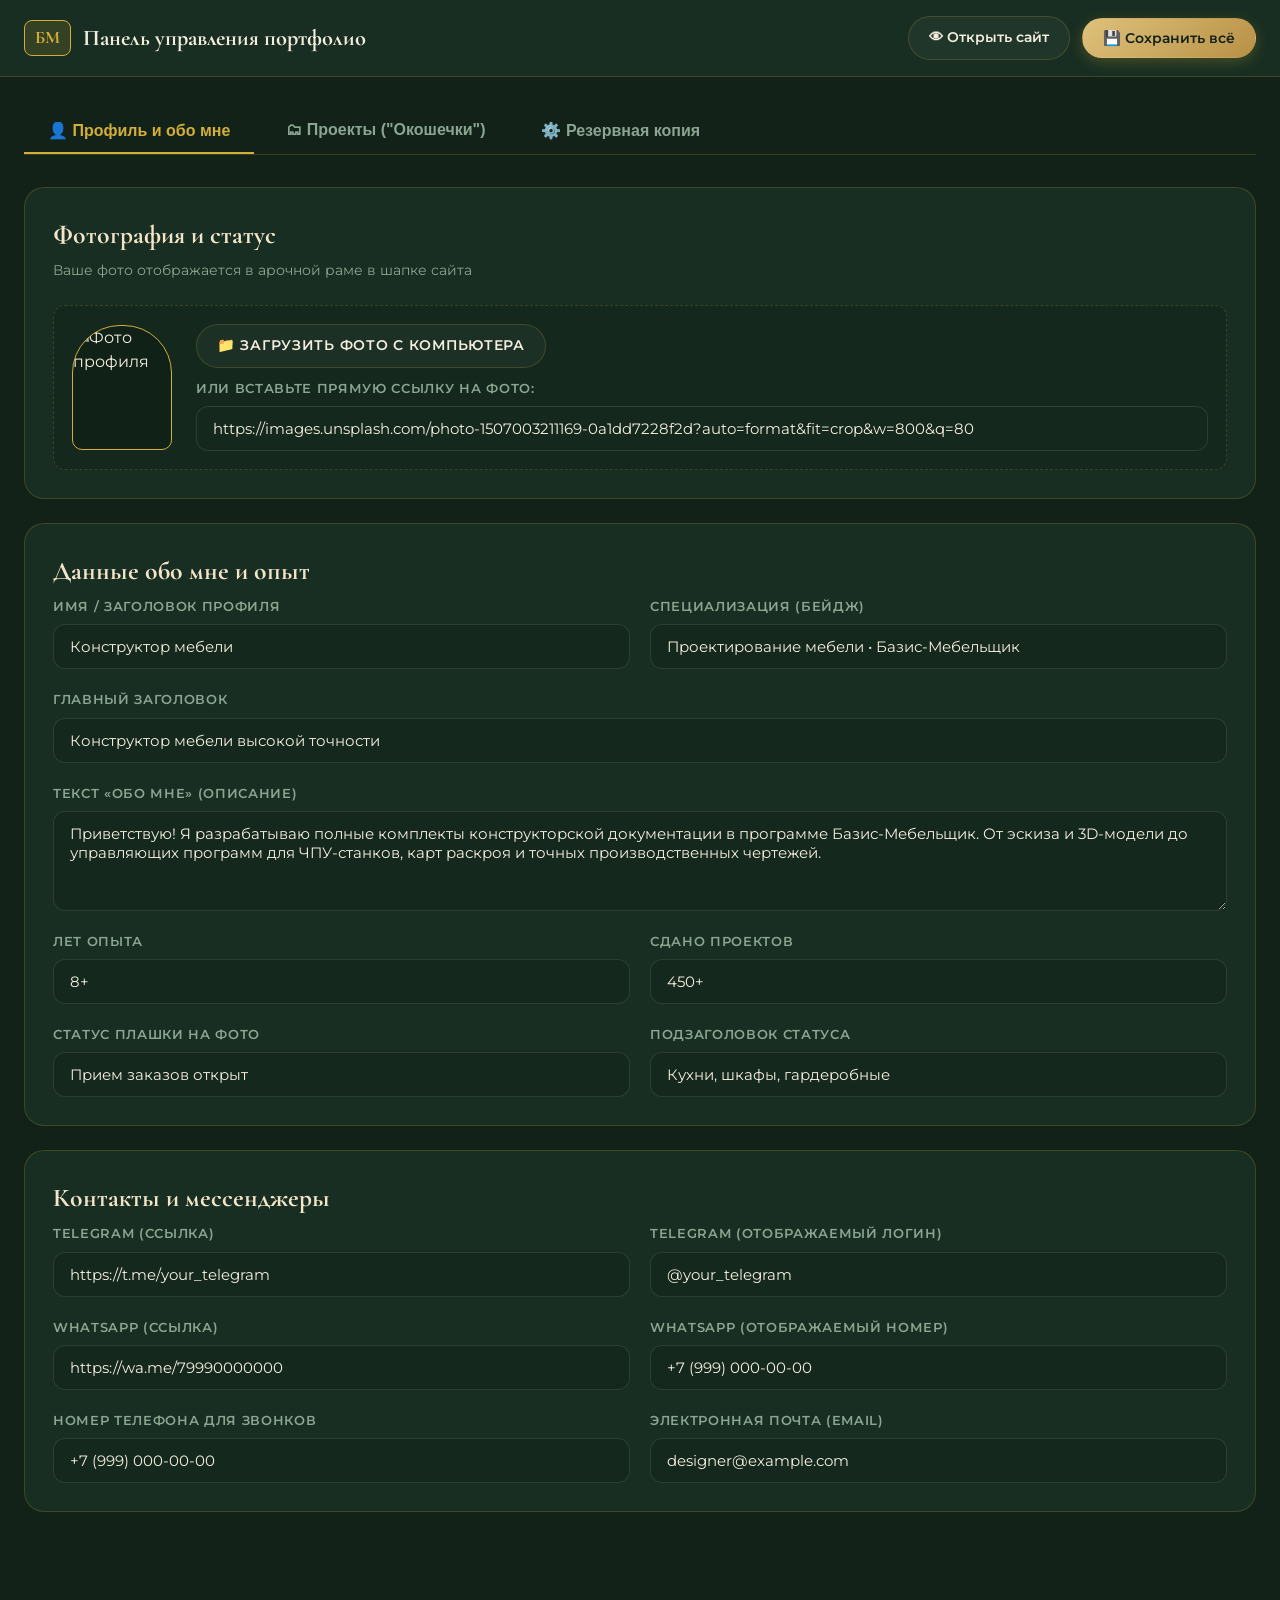
==== admin.html @ 415204b6 "Add files via upload" ====
<!DOCTYPE html>
<html lang="ru">
<head>
  <meta charset="UTF-8">
  <meta name="viewport" content="width=device-width, initial-scale=1.0">
  <title>Панель управления | Сайт-визитка Конструктора Мебели</title>
  
  <link rel="preconnect" href="https://fonts.googleapis.com">
  <link rel="preconnect" href="https://fonts.gstatic.com" crossorigin>
  <link href="https://fonts.googleapis.com/css2?family=Cormorant+Garamond:wght@500;600;700&family=Montserrat:wght@300;400;500;600;700&display=swap" rel="stylesheet">

  <style>
    :root {
      --bg-primary: #122219;
      --bg-surface: #182e22;
      --bg-card: #1e392b;
      --bg-input: #14281e;
      --accent-gold: #d4af37;
      --accent-gold-light: #f3e5c8;
      --text-main: #f5eedf;
      --text-muted: #8ba592;
      --border: rgba(212, 175, 55, 0.2);
      --border-focus: #d4af37;
      --danger: #e05d5d;
      --success: #4ec970;
      --font-serif: 'Cormorant Garamond', Georgia, serif;
      --font-sans: 'Montserrat', sans-serif;
      --radius: 12px;
      --arch-radius: 90px 90px 14px 14px;
    }

    * { box-sizing: border-box; margin: 0; padding: 0; }
    body {
      background-color: var(--bg-primary);
      color: var(--text-main);
      font-family: var(--font-sans);
      line-height: 1.5;
      padding-bottom: 80px;
    }

    /* ШАПКА АДМИНКИ */
    .admin-header {
      background: var(--bg-surface);
      border-bottom: 1px solid var(--border);
      position: sticky;
      top: 0;
      z-index: 100;
      padding: 16px 24px;
    }
    .header-content {
      max-width: 1280px;
      margin: 0 auto;
      display: flex;
      align-items: center;
      justify-content: space-between;
      gap: 16px;
    }
    .admin-brand {
      display: flex;
      align-items: center;
      gap: 12px;
    }
    .admin-badge {
      font-family: var(--font-serif);
      font-size: 1.1rem;
      font-weight: 700;
      background: rgba(212, 175, 55, 0.15);
      border: 1px solid var(--accent-gold);
      color: var(--accent-gold);
      padding: 4px 10px;
      border-radius: 8px;
    }
    .admin-title {
      font-family: var(--font-serif);
      font-size: 1.4rem;
      color: var(--text-main);
    }
    .header-actions {
      display: flex;
      align-items: center;
      gap: 12px;
    }

    /* КНОПКИ */
    .btn {
      display: inline-flex;
      align-items: center;
      justify-content: center;
      gap: 8px;
      padding: 10px 20px;
      border-radius: 30px;
      font-size: 0.9rem;
      font-weight: 600;
      cursor: pointer;
      border: 1px solid transparent;
      text-decoration: none;
      transition: all 0.25s ease;
      font-family: var(--font-sans);
    }
    .btn-gold {
      background: linear-gradient(135deg, #dfc17b 0%, #b89146 100%);
      color: #122118;
      box-shadow: 0 4px 14px rgba(212, 175, 55, 0.25);
    }
    .btn-gold:hover {
      background: linear-gradient(135deg, #ecd18e 0%, #c69f54 100%);
      transform: translateY(-1px);
    }
    .btn-outline {
      border-color: var(--border);
      color: var(--text-main);
      background: rgba(255, 255, 255, 0.04);
    }
    .btn-outline:hover {
      background: rgba(255, 255, 255, 0.09);
      border-color: var(--accent-gold);
    }
    .btn-danger {
      background: rgba(224, 93, 93, 0.15);
      border-color: rgba(224, 93, 93, 0.4);
      color: #ff9b9b;
    }
    .btn-danger:hover {
      background: var(--danger);
      color: #fff;
    }

    /* ОСНОВНОЙ КОНТЕЙНЕР */
    .container {
      max-width: 1280px;
      margin: 32px auto 0;
      padding: 0 24px;
    }

    /* ВКЛАДКИ */
    .admin-tabs {
      display: flex;
      gap: 8px;
      border-bottom: 1px solid var(--border);
      margin-bottom: 32px;
    }
    .tab-btn {
      padding: 12px 24px;
      background: transparent;
      border: none;
      border-bottom: 2px solid transparent;
      color: var(--text-muted);
      font-size: 1rem;
      font-weight: 600;
      cursor: pointer;
      transition: all 0.2s;
    }
    .tab-btn:hover {
      color: var(--text-main);
    }
    .tab-btn.active {
      color: var(--accent-gold);
      border-bottom-color: var(--accent-gold);
    }

    /* СЕКЦИИ И ФОРМЫ */
    .tab-content { display: none; }
    .tab-content.active { display: block; }

    .card {
      background: var(--bg-surface);
      border: 1px solid var(--border);
      border-radius: 20px;
      padding: 28px;
      margin-bottom: 24px;
    }
    .card-title {
      font-family: var(--font-serif);
      font-size: 1.6rem;
      color: var(--accent-gold-light);
      margin-bottom: 6px;
    }
    .card-subtitle {
      font-size: 0.88rem;
      color: var(--text-muted);
      margin-bottom: 24px;
    }

    .form-grid {
      display: grid;
      grid-template-columns: repeat(2, 1fr);
      gap: 20px;
    }
    .form-group {
      display: flex;
      flex-direction: column;
      gap: 8px;
    }
    .form-group.full-width {
      grid-column: 1 / -1;
    }
    label {
      font-size: 0.84rem;
      font-weight: 600;
      color: var(--text-muted);
      text-transform: uppercase;
      letter-spacing: 0.05em;
    }
    input[type="text"],
    input[type="url"],
    input[type="email"],
    textarea,
    select {
      width: 100%;
      padding: 12px 16px;
      border-radius: var(--radius);
      background: var(--bg-input);
      border: 1px solid rgba(255, 255, 255, 0.1);
      color: var(--text-main);
      font-family: var(--font-sans);
      font-size: 0.95rem;
      transition: border-color 0.2s;
    }
    input:focus, textarea:focus, select:focus {
      outline: none;
      border-color: var(--border-focus);
      box-shadow: 0 0 0 3px rgba(212, 175, 55, 0.15);
    }
    textarea {
      min-height: 100px;
      resize: vertical;
    }

    /* ЗАГРУЗКА ИЗОБРАЖЕНИЯ */
    .image-uploader-box {
      display: flex;
      align-items: center;
      gap: 24px;
      padding: 18px;
      background: var(--bg-input);
      border: 1px dashed var(--border);
      border-radius: var(--radius);
    }
    .preview-arch-mini {
      width: 100px;
      height: 125px;
      border-radius: 48px 48px 10px 10px;
      overflow: hidden;
      border: 1px solid var(--accent-gold);
      background: #102117;
      flex-shrink: 0;
    }
    .preview-arch-mini img {
      width: 100%;
      height: 100%;
      object-fit: cover;
    }
    .uploader-controls {
      display: flex;
      flex-direction: column;
      gap: 10px;
      flex: 1;
    }
    .file-input-wrapper {
      position: relative;
      display: inline-block;
    }
    .file-input-wrapper input[type="file"] {
      display: none;
    }

    /* СПИСОК ПРОЕКТОВ (КАРТОЧКИ-ОКОШЕЧКИ) */
    .projects-header {
      display: flex;
      align-items: center;
      justify-content: space-between;
      margin-bottom: 24px;
    }
    .projects-admin-grid {
      display: grid;
      grid-template-columns: repeat(auto-fill, minmax(320px, 1fr));
      gap: 24px;
    }
    .admin-project-card {
      background: var(--bg-surface);
      border: 1px solid var(--border);
      border-radius: 20px;
      padding: 20px;
      display: flex;
      flex-direction: column;
      gap: 16px;
      transition: transform 0.2s, border-color 0.2s;
    }
    .admin-project-card:hover {
      border-color: var(--accent-gold);
      transform: translateY(-2px);
    }
    .project-card-top {
      display: flex;
      gap: 16px;
    }
    .project-arch-thumb {
      width: 85px;
      height: 110px;
      border-radius: var(--arch-radius);
      overflow: hidden;
      border: 1px solid var(--accent-gold);
      background: #112319;
      flex-shrink: 0;
    }
    .project-arch-thumb img {
      width: 100%;
      height: 100%;
      object-fit: cover;
    }
    .project-info-mini {
      display: flex;
      flex-direction: column;
      justify-content: center;
      gap: 4px;
    }
    .project-tag-pill {
      font-size: 0.72rem;
      text-transform: uppercase;
      color: var(--accent-gold);
      font-weight: 600;
    }
    .project-name-mini {
      font-family: var(--font-serif);
      font-size: 1.25rem;
      line-height: 1.2;
    }
    .project-link-preview {
      font-size: 0.78rem;
      color: var(--text-muted);
      word-break: break-all;
    }
    .project-card-actions {
      display: flex;
      gap: 8px;
      border-top: 1px solid rgba(255, 255, 255, 0.06);
      padding-top: 12px;
      margin-top: auto;
    }
    .project-card-actions .btn {
      flex: 1;
      padding: 7px 12px;
      font-size: 0.82rem;
    }

    /* МОДАЛЬНОЕ ОКНО ДОБАВЛЕНИЯ / РЕДАКТИРОВАНИЯ ПРОЕКТА */
    .admin-modal {
      position: fixed;
      top: 0; left: 0; right: 0; bottom: 0;
      background: rgba(8, 16, 12, 0.85);
      backdrop-filter: blur(8px);
      z-index: 1000;
      display: flex;
      align-items: center;
      justify-content: center;
      padding: 20px;
      opacity: 0;
      pointer-events: none;
      transition: opacity 0.25s;
    }
    .admin-modal.active {
      opacity: 1;
      pointer-events: auto;
    }
    .admin-modal-body {
      background: var(--bg-surface);
      border: 1px solid var(--border-focus);
      border-radius: 24px;
      width: 100%;
      max-width: 720px;
      max-height: 90vh;
      overflow-y: auto;
      padding: 32px;
      position: relative;
      box-shadow: 0 25px 50px rgba(0, 0, 0, 0.8);
    }
    .modal-close-btn {
      position: absolute;
      top: 20px;
      right: 20px;
      background: transparent;
      border: none;
      color: var(--text-main);
      font-size: 1.6rem;
      cursor: pointer;
    }

    /* УВЕДОМЛЕНИЕ (TOAST) */
    .toast {
      position: fixed;
      bottom: 24px;
      right: 24px;
      padding: 14px 24px;
      background: var(--bg-card);
      border: 1px solid var(--accent-gold);
      color: var(--text-main);
      border-radius: 12px;
      box-shadow: 0 10px 25px rgba(0,0,0,0.5);
      z-index: 9999;
      transform: translateY(100px);
      opacity: 0;
      transition: all 0.3s ease;
      font-weight: 500;
      display: flex;
      align-items: center;
      gap: 10px;
    }
    .toast.show {
      transform: translateY(0);
      opacity: 1;
    }
    .toast.success { border-color: var(--success); }
    .toast.error { border-color: var(--danger); }

    @media (max-width: 768px) {
      .form-grid { grid-template-columns: 1fr; }
      .header-content { flex-direction: column; align-items: flex-start; }
      .header-actions { width: 100%; justify-content: space-between; }
    }
  </style>
</head>
<body>

  <!-- ШАПКА АДМИН-ПАНЕЛИ -->
  <header class="admin-header">
    <div class="header-content">
      <div class="admin-brand">
        <span class="admin-badge">БМ</span>
        <h1 class="admin-title">Панель управления портфолио</h1>
      </div>
      <div class="header-actions">
        <a href="index.html" target="_blank" class="btn btn-outline" title="Открыть портфолио в новой вкладке">
          <span>👁 Открыть сайт</span>
        </a>
        <button id="saveAllBtn" class="btn btn-gold">
          <span>💾 Сохранить всё</span>
        </button>
      </div>
    </div>
  </header>

  <!-- КОНТЕЙНЕР АДМИНКИ -->
  <main class="container">
    
    <!-- Навигация по вкладкам -->
    <div class="admin-tabs">
      <button class="tab-btn active" data-tab="tab-profile">👤 Профиль и обо мне</button>
      <button class="tab-btn" data-tab="tab-projects">🗂 Проекты ("Окошечки")</button>
      <button class="tab-btn" data-tab="tab-backup">⚙️ Резервная копия</button>
    </div>

    <!-- 1. ВКЛАДКА: ПРОФИЛЬ -->
    <div id="tab-profile" class="tab-content active">
      <div class="card">
        <h2 class="card-title">Фотография и статус</h2>
        <p class="card-subtitle">Ваше фото отображается в арочной раме в шапке сайта</p>

        <div class="image-uploader-box">
          <div class="preview-arch-mini">
            <img id="profilePhotoPreview" src="" alt="Фото профиля">
          </div>
          <div class="uploader-controls">
            <div class="file-input-wrapper">
              <label for="profilePhotoFile" class="btn btn-outline" style="cursor: pointer; display: inline-flex;">
                📁 Загрузить фото с компьютера
              </label>
              <input type="file" id="profilePhotoFile" accept="image/*">
            </div>
            <div class="form-group">
              <label>Или вставьте прямую ссылку на фото:</label>
              <input type="url" id="profilePhotoUrl" placeholder="https://...">
            </div>
          </div>
        </div>
      </div>

      <div class="card">
        <h2 class="card-title">Данные обо мне и опыт</h2>
        <div class="form-grid">
          
          <div class="form-group">
            <label>Имя / Заголовок профиля</label>
            <input type="text" id="profName" placeholder="Конструктор мебели">
          </div>

          <div class="form-group">
            <label>Специализация (бейдж)</label>
            <input type="text" id="profBadge" placeholder="Проектирование мебели • Базис-Мебельщик">
          </div>

          <div class="form-group full-width">
            <label>Главный заголовок</label>
            <input type="text" id="profTitle" placeholder="Конструктор мебели высокой точности">
          </div>

          <div class="form-group full-width">
            <label>Текст «Обо мне» (описание)</label>
            <textarea id="profSubtitle" placeholder="Расскажите о своем опыте..."></textarea>
          </div>

          <div class="form-group">
            <label>Лет опыта</label>
            <input type="text" id="profExperience" placeholder="8+">
          </div>

          <div class="form-group">
            <label>Сдано проектов</label>
            <input type="text" id="profProjectsCount" placeholder="450+">
          </div>

          <div class="form-group">
            <label>Статус плашки на фото</label>
            <input type="text" id="profStatus" placeholder="Прием заказов открыт">
          </div>

          <div class="form-group">
            <label>Подзаголовок статуса</label>
            <input type="text" id="profStatusSub" placeholder="Кухни, шкафы, гардеробные">
          </div>

        </div>
      </div>

      <div class="card">
        <h2 class="card-title">Контакты и мессенджеры</h2>
        <div class="form-grid">
          
          <div class="form-group">
            <label>Telegram (ссылка)</label>
            <input type="url" id="contactTelegram" placeholder="https://t.me/your_telegram">
          </div>

          <div class="form-group">
            <label>Telegram (отображаемый логин)</label>
            <input type="text" id="contactTelegramHandle" placeholder="@your_telegram">
          </div>

          <div class="form-group">
            <label>WhatsApp (ссылка)</label>
            <input type="url" id="contactWhatsapp" placeholder="https://wa.me/79990000000">
          </div>

          <div class="form-group">
            <label>WhatsApp (отображаемый номер)</label>
            <input type="text" id="contactWhatsappPhone" placeholder="+7 (999) 000-00-00">
          </div>

          <div class="form-group">
            <label>Номер телефона для звонков</label>
            <input type="text" id="contactPhone" placeholder="+7 (999) 000-00-00">
          </div>

          <div class="form-group">
            <label>Электронная почта (Email)</label>
            <input type="email" id="contactEmail" placeholder="designer@example.com">
          </div>

        </div>
      </div>
    </div>

    <!-- 2. ВКЛАДКА: ПРОЕКТЫ (ОКОШЕЧКИ) -->
    <div id="tab-projects" class="tab-content">
      <div class="projects-header">
        <div>
          <h2 class="card-title">Список арочных проектов</h2>
          <p class="card-subtitle">Каждый проект отображается в фирменном «окошечке» со ссылкой</p>
        </div>
        <button id="addNewProjectBtn" class="btn btn-gold">
          <span>➕ Добавить проект</span>
        </button>
      </div>

      <div class="projects-admin-grid" id="adminProjectsGrid">
        <!-- Генерируется через JS -->
      </div>
    </div>

    <!-- 3. ВКЛАДКА: РЕЗЕРВНАЯ КОПИЯ -->
    <div id="tab-backup" class="tab-content">
      <div class="card">
        <h2 class="card-title">Экспорт и Импорт данных</h2>
        <p class="card-subtitle">Вы можете скачать резервную копию всех проектов или загрузить готовую</p>

        <div style="display: flex; gap: 16px; flex-wrap: wrap;">
          <button id="exportJsonBtn" class="btn btn-outline">
            <span>📥 Скачать резервную копию (JSON)</span>
          </button>
          
          <label for="importJsonFile" class="btn btn-outline" style="cursor: pointer;">
            <span>📤 Загрузить из файла (JSON)</span>
          </label>
          <input type="file" id="importJsonFile" accept=".json" style="display: none;">
        </div>
      </div>
    </div>

  </main>

  <!-- МОДАЛЬНОЕ ОКНО ДОБАВЛЕНИЯ / РЕДАКТИРОВАНИЯ ПРОЕКТА -->
  <div class="admin-modal" id="projectEditModal">
    <div class="admin-modal-body">
      <button class="modal-close-btn" id="closeProjectModal">&times;</button>
      <h2 class="card-title" id="projectModalTitle">Редактирование проекта</h2>
      <p class="card-subtitle">Заполните фото, ссылку и параметры изделия</p>

      <form id="projectForm">
        <input type="hidden" id="editProjectId">

        <div class="form-grid">
          
          <!-- Загрузка изображения для арочного окошка -->
          <div class="form-group full-width">
            <label>Фотография изделия для «окошечка»</label>
            <div class="image-uploader-box">
              <div class="preview-arch-mini">
                <img id="projectPhotoPreview" src="" alt="Превью проекта">
              </div>
              <div class="uploader-controls">
                <div class="file-input-wrapper">
                  <label for="projectPhotoFile" class="btn btn-outline" style="cursor: pointer; display: inline-flex;">
                    📁 Загрузить фото проекта
                  </label>
                  <input type="file" id="projectPhotoFile" accept="image/*">
                </div>
                <div class="form-group">
                  <input type="url" id="projectPhotoUrl" placeholder="Или вставьте ссылку на фото: https://...">
                </div>
              </div>
            </div>
          </div>

          <div class="form-group full-width">
            <label>Название проекта</label>
            <input type="text" id="projectTitleInput" required placeholder="Например: Кухня с профилем Gola и островом">
          </div>

          <div class="form-group">
            <label>Категория (для фильтра)</label>
            <select id="projectCategoryInput">
              <option value="kitchen">Кухни</option>
              <option value="wardrobe">Шкафы & Гардеробные</option>
              <option value="living">Гостиные & Спальни</option>
              <option value="bathroom">Ванные & Другое</option>
            </select>
          </div>

          <div class="form-group">
            <label>Отображаемый тег категории</label>
            <input type="text" id="projectCategoryNameInput" placeholder="Кухонный гарнитур">
          </div>

          <div class="form-group">
            <label>Формат / Модуль</label>
            <input type="text" id="projectFormatInput" placeholder="Базис 2024 / Базис-ЧПУ">
          </div>

          <div class="form-group">
            <!-- САМОЕ ВАЖНОЕ: ССЫЛКА НА ПРОЕКТ -->
            <label style="color: var(--accent-gold);">🔗 Ссылка на проект (Куда ведет карточка)</label>
            <input type="url" id="projectLinkInput" required placeholder="https://disk.yandex.ru/... или https://...">
          </div>

          <div class="form-group full-width">
            <label>Краткое описание</label>
            <textarea id="projectDescInput" placeholder="Фасады, фурнитура, особенности раскроя и присадки..."></textarea>
          </div>

        </div>

        <div style="display: flex; justify-content: flex-end; gap: 12px; margin-top: 24px;">
          <button type="button" class="btn btn-outline" id="cancelProjectBtn">Отмена</button>
          <button type="submit" class="btn btn-gold">Сохранить проект</button>
        </div>
      </form>
    </div>
  </div>

  <!-- ВСПЛЫВАЮЩИЙ TOAST -->
  <div class="toast" id="toastMessage">Сохранено</div>

  <script>
    // Состояние приложения
    let state = {
      profile: {},
      modules: [],
      projects: []
    };

    // DOM Элементы
    const toast = document.getElementById('toastMessage');

    function showToast(text, type = 'success') {
      toast.textContent = text;
      toast.className = `toast show ${type}`;
      setTimeout(() => {
        toast.className = 'toast';
      }, 3000);
    }

    // 1. Загрузка данных с сервера или data.json
    async function loadData() {
      try {
        const res = await fetch('/api/data');
        if (!res.ok) throw new Error('API недоступен');
        state = await res.json();
      } catch (err) {
        try {
          const fallbackRes = await fetch('data.json');
          if (fallbackRes.ok) {
            state = await fallbackRes.json();
          } else {
            throw new Error('data.json недоступен');
          }
        } catch (e2) {
          showToast('Загружены локальные данные браузера', 'info');
        }
      }
      renderProfile();
      renderProjects();
    }

    // 2. Отображение профиля
    function renderProfile() {
      const p = state.profile || {};
      document.getElementById('profName').value = p.name || '';
      document.getElementById('profBadge').value = p.badge || '';
      document.getElementById('profTitle').value = p.title || '';
      document.getElementById('profSubtitle').value = p.subtitle || '';
      document.getElementById('profExperience').value = p.experience || '';
      document.getElementById('profProjectsCount').value = p.projectsCount || '';
      document.getElementById('profStatus').value = p.status || '';
      document.getElementById('profStatusSub').value = p.statusSub || '';

      document.getElementById('profilePhotoPreview').src = p.photo || '';
      document.getElementById('profilePhotoUrl').value = p.photo || '';

      document.getElementById('contactTelegram').value = p.telegram || '';
      document.getElementById('contactTelegramHandle').value = p.telegramHandle || '';
      document.getElementById('contactWhatsapp').value = p.whatsapp || '';
      document.getElementById('contactWhatsappPhone').value = p.whatsappPhone || '';
      document.getElementById('contactPhone').value = p.phone || '';
      document.getElementById('contactEmail').value = p.email || '';
    }

    // 3. Отображение списка проектов
    function renderProjects() {
      const grid = document.getElementById('adminProjectsGrid');
      grid.innerHTML = '';

      if (!state.projects || state.projects.length === 0) {
        grid.innerHTML = '<p style="color: var(--text-muted); grid-column: 1/-1;">Проектов пока нет. Нажмите «Добавить проект» выше.</p>';
        return;
      }

      state.projects.forEach((proj, idx) => {
        const card = document.createElement('div');
        card.className = 'admin-project-card';
        card.innerHTML = `
          <div class="project-card-top">
            <div class="project-arch-thumb">
              <img src="${proj.image || ''}" alt="${proj.title}">
            </div>
            <div class="project-info-mini">
              <span class="project-tag-pill">${proj.categoryName || proj.category}</span>
              <h4 class="project-name-mini">${proj.title}</h4>
              <span class="project-link-preview">🔗 ${proj.link ? proj.link.substring(0, 35) + '...' : 'Без ссылки'}</span>
            </div>
          </div>
          <div class="project-card-actions">
            <button class="btn btn-outline" onclick="editProject('${proj.id}')">✏️ Изменить</button>
            <a href="${proj.link}" target="_blank" class="btn btn-outline" style="flex: 0 0 auto;" title="Проверить ссылку">↗</a>
            <button class="btn btn-danger" onclick="deleteProject('${proj.id}')" style="flex: 0 0 auto;">🗑️</button>
          </div>
        `;
        grid.appendChild(card);
      });
    }

    // 4. Загрузка файлов изображений на сервер
    async function uploadImageFile(file) {
      return new Promise((resolve, reject) => {
        const reader = new FileReader();
        reader.onload = async (e) => {
          try {
            const base64Data = e.target.result;
            const res = await fetch('/api/upload', {
              method: 'POST',
              headers: { 'Content-Type': 'application/json' },
              body: JSON.stringify({
                filename: file.name,
                data: base64Data
              })
            });
            const result = await res.json();
            if (result.success) {
              resolve(result.url);
            } else {
              reject(new Error(result.error));
            }
          } catch (err) {
            reject(err);
          }
        };
        reader.onerror = reject;
        reader.readAsDataURL(file);
      });
    }

    // Обработчик загрузки фото профиля
    document.getElementById('profilePhotoFile').addEventListener('change', async (e) => {
      const file = e.target.files[0];
      if (!file) return;
      try {
        showToast('Загрузка фотографии...');
        const url = await uploadImageFile(file);
        document.getElementById('profilePhotoPreview').src = url;
        document.getElementById('profilePhotoUrl').value = url;
        state.profile.photo = url;
        showToast('Фото профиля успешно загружено!');
      } catch (err) {
        showToast('Ошибка загрузки: ' + err.message, 'error');
      }
    });

    document.getElementById('profilePhotoUrl').addEventListener('input', (e) => {
      document.getElementById('profilePhotoPreview').src = e.target.value;
      state.profile.photo = e.target.value;
    });

    // Обработчик загрузки фото проекта
    document.getElementById('projectPhotoFile').addEventListener('change', async (e) => {
      const file = e.target.files[0];
      if (!file) return;
      try {
        showToast('Загрузка фото изделия...');
        const url = await uploadImageFile(file);
        document.getElementById('projectPhotoPreview').src = url;
        document.getElementById('projectPhotoUrl').value = url;
        showToast('Фото изделия успешно загружено!');
      } catch (err) {
        showToast('Ошибка загрузки: ' + err.message, 'error');
      }
    });

    document.getElementById('projectPhotoUrl').addEventListener('input', (e) => {
      document.getElementById('projectPhotoPreview').src = e.target.value;
    });

    // 5. Сохранение всех данных в data.json
    async function saveAllData() {
      // Собираем профиль из формы
      state.profile = {
        name: document.getElementById('profName').value,
        badge: document.getElementById('profBadge').value,
        title: document.getElementById('profTitle').value,
        subtitle: document.getElementById('profSubtitle').value,
        experience: document.getElementById('profExperience').value,
        projectsCount: document.getElementById('profProjectsCount').value,
        accuracy: "100%",
        status: document.getElementById('profStatus').value,
        statusSub: document.getElementById('profStatusSub').value,
        photo: document.getElementById('profilePhotoUrl').value,
        telegram: document.getElementById('contactTelegram').value,
        telegramHandle: document.getElementById('contactTelegramHandle').value,
        whatsapp: document.getElementById('contactWhatsapp').value,
        whatsappPhone: document.getElementById('contactWhatsappPhone').value,
        phone: document.getElementById('contactPhone').value,
        email: document.getElementById('contactEmail').value
      };

      try {
        const res = await fetch('/api/data', {
          method: 'POST',
          headers: { 'Content-Type': 'application/json' },
          body: JSON.stringify(state)
        });
        const result = await res.json();
        if (result.success) {
          showToast('Все изменения успешно сохранены на сервере!');
        } else {
          throw new Error(result.error);
        }
      } catch (err) {
        // Если сервера нет (GitHub Pages), сохраняем в LocalStorage и напоминаем про экспорт
        localStorage.setItem('mebel_portfolio_data', JSON.stringify(state));
        showToast('Сохранено в браузере! Для GitHub скачайте JSON во вкладке «Резервная копия»', 'success');
      }
    }

    document.getElementById('saveAllBtn').addEventListener('click', saveAllData);

    // 6. Модальное окно проекта (Добавление / Редактирование)
    const projectModal = document.getElementById('projectEditModal');
    const projectForm = document.getElementById('projectForm');

    function openProjectModal(isNew = true, proj = null) {
      document.getElementById('projectModalTitle').textContent = isNew ? 'Новое арочное окошко проекта' : 'Редактировать проект';
      document.getElementById('editProjectId').value = isNew ? '' : proj.id;
      document.getElementById('projectTitleInput').value = isNew ? '' : proj.title;
      document.getElementById('projectCategoryInput').value = isNew ? 'kitchen' : proj.category;
      document.getElementById('projectCategoryNameInput').value = isNew ? 'Кухонный гарнитур' : (proj.categoryName || '');
      document.getElementById('projectFormatInput').value = isNew ? 'Базис 2024' : (proj.format || '');
      document.getElementById('projectLinkInput').value = isNew ? '' : proj.link;
      document.getElementById('projectDescInput').value = isNew ? '' : (proj.description || '');
      document.getElementById('projectPhotoUrl').value = isNew ? '' : (proj.image || '');
      document.getElementById('projectPhotoPreview').src = isNew ? '' : (proj.image || '');

      projectModal.classList.add('active');
    }

    function closeProjectModal() {
      projectModal.classList.remove('active');
    }

    document.getElementById('addNewProjectBtn').addEventListener('click', () => openProjectModal(true));
    document.getElementById('closeProjectModal').addEventListener('click', closeProjectModal);
    document.getElementById('cancelProjectBtn').addEventListener('click', closeProjectModal);

    window.editProject = function(id) {
      const proj = state.projects.find(p => String(p.id) === String(id));
      if (proj) openProjectModal(false, proj);
    };

    window.deleteProject = async function(id) {
      if (!confirm('Вы уверены, что хотите удалить этот проект?')) return;
      state.projects = state.projects.filter(p => String(p.id) !== String(id));
      renderProjects();
      await saveAllData();
      showToast('Проект удален');
    };

    projectForm.addEventListener('submit', async (e) => {
      e.preventDefault();
      const id = document.getElementById('editProjectId').value;
      const isNew = !id;

      const projectData = {
        id: isNew ? String(Date.now()) : id,
        title: document.getElementById('projectTitleInput').value,
        category: document.getElementById('projectCategoryInput').value,
        categoryName: document.getElementById('projectCategoryNameInput').value,
        format: document.getElementById('projectFormatInput').value,
        link: document.getElementById('projectLinkInput').value,
        description: document.getElementById('projectDescInput').value,
        image: document.getElementById('projectPhotoUrl').value || 'https://images.unsplash.com/photo-1556911220-e15b29be8c8f?auto=format&fit=crop&w=800&q=80',
        specs: [
          { label: "Модуль Базис", val: document.getElementById('projectFormatInput').value || "Базис-Мебельщик" },
          { label: "Ссылка", val: "Документация и чертежи" }
        ]
      };

      if (isNew) {
        state.projects.unshift(projectData);
      } else {
        const index = state.projects.findIndex(p => String(p.id) === String(id));
        if (index !== -1) state.projects[index] = { ...state.projects[index], ...projectData };
      }

      closeProjectModal();
      renderProjects();
      await saveAllData();
      showToast(isNew ? 'Проект успешно добавлен!' : 'Проект обновлен!');
    });

    // 7. Переключение вкладок
    document.querySelectorAll('.tab-btn').forEach(btn => {
      btn.addEventListener('click', () => {
        document.querySelectorAll('.tab-btn').forEach(b => b.classList.remove('active'));
        document.querySelectorAll('.tab-content').forEach(c => c.classList.remove('active'));

        btn.classList.add('active');
        const tabId = btn.getAttribute('data-tab');
        document.getElementById(tabId).classList.add('active');
      });
    });

    // 8. Экспорт / Импорт JSON
    document.getElementById('exportJsonBtn').addEventListener('click', () => {
      const dataStr = "data:text/json;charset=utf-8," + encodeURIComponent(JSON.stringify(state, null, 2));
      const downloadAnchor = document.createElement('a');
      downloadAnchor.setAttribute("href", dataStr);
      downloadAnchor.setAttribute("download", `mebel_portfolio_backup_${Date.now()}.json`);
      document.body.appendChild(downloadAnchor);
      downloadAnchor.click();
      downloadAnchor.remove();
    });

    document.getElementById('importJsonFile').addEventListener('change', (e) => {
      const file = e.target.files[0];
      if (!file) return;
      const reader = new FileReader();
      reader.onload = async (event) => {
        try {
          const imported = JSON.parse(event.target.result);
          if (imported.profile && imported.projects) {
            state = imported;
            renderProfile();
            renderProjects();
            await saveAllData();
            showToast('Резервная копия успешно восстановлена!');
          } else {
            showToast('Некорректная структура файла JSON', 'error');
          }
        } catch (err) {
          showToast('Ошибка чтения файла: ' + err.message, 'error');
        }
      };
      reader.readAsText(file);
    });

    // Инициализация при открытии
    loadData();
  </script>
</body>
</html>
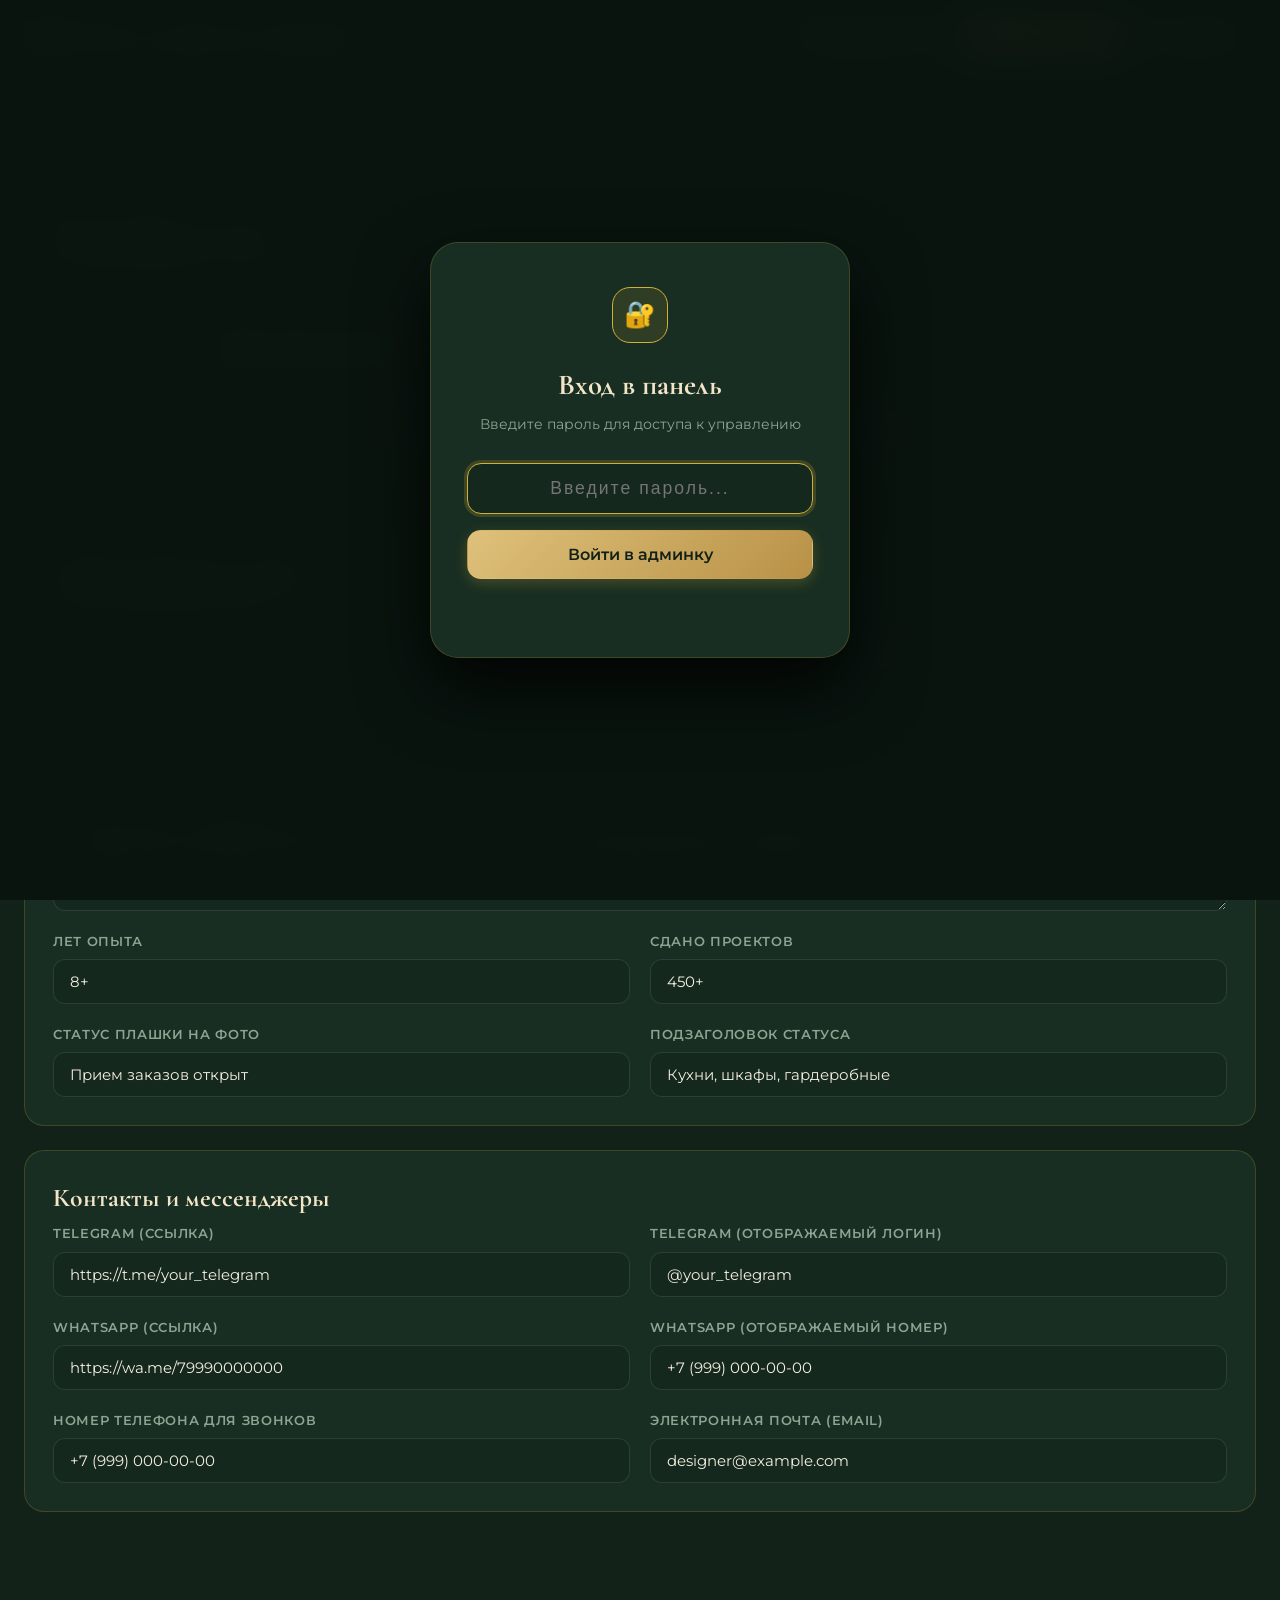
==== commit 09c4f195: "Add files via upload" ====
--- a/admin.html
+++ b/admin.html
@@ -412,6 +412,102 @@
     .toast.success { border-color: var(--success); }
     .toast.error { border-color: var(--danger); }
 
+    /* ЭКРАН АВТОРИЗАЦИИ / ВВОДА ПАРОЛЯ */
+    .login-overlay {
+      position: fixed;
+      top: 0; left: 0; right: 0; bottom: 0;
+      background: rgba(10, 20, 15, 0.97);
+      backdrop-filter: blur(20px);
+      z-index: 10000;
+      display: flex;
+      align-items: center;
+      justify-content: center;
+      padding: 20px;
+      transition: opacity 0.3s ease, visibility 0.3s ease;
+    }
+    .login-overlay.hidden {
+      opacity: 0;
+      visibility: hidden;
+      pointer-events: none;
+    }
+    .login-box {
+      background: var(--bg-surface);
+      border: 1px solid var(--border);
+      box-shadow: 0 30px 70px rgba(0, 0, 0, 0.8);
+      border-radius: 28px;
+      padding: 44px 36px;
+      width: 100%;
+      max-width: 420px;
+      text-align: center;
+      animation: popIn 0.35s cubic-bezier(0.175, 0.885, 0.32, 1.275);
+    }
+    @keyframes popIn {
+      from { transform: scale(0.92); opacity: 0; }
+      to { transform: scale(1); opacity: 1; }
+    }
+    .login-badge {
+      display: inline-flex;
+      align-items: center;
+      justify-content: center;
+      width: 56px;
+      height: 56px;
+      border-radius: 18px;
+      background: rgba(212, 175, 55, 0.12);
+      border: 1px solid var(--accent-gold);
+      color: var(--accent-gold);
+      font-size: 1.6rem;
+      margin-bottom: 20px;
+    }
+    .login-title {
+      font-family: var(--font-serif);
+      font-size: 1.8rem;
+      color: var(--accent-gold-light);
+      margin-bottom: 8px;
+    }
+    .login-sub {
+      font-size: 0.9rem;
+      color: var(--text-muted);
+      margin-bottom: 28px;
+    }
+    .login-input {
+      width: 100%;
+      padding: 14px 18px;
+      font-size: 1.1rem;
+      background: var(--bg-input);
+      border: 1px solid rgba(255, 255, 255, 0.15);
+      border-radius: 14px;
+      color: var(--text-main);
+      text-align: center;
+      letter-spacing: 2px;
+      outline: none;
+      transition: all 0.25s ease;
+      margin-bottom: 16px;
+    }
+    .login-input:focus {
+      border-color: var(--accent-gold);
+      box-shadow: 0 0 0 3px rgba(212, 175, 55, 0.2);
+    }
+    .login-btn {
+      width: 100%;
+      padding: 14px;
+      font-size: 1rem;
+      border-radius: 14px;
+    }
+    .login-error {
+      color: var(--danger);
+      font-size: 0.85rem;
+      margin-top: 14px;
+      min-height: 20px;
+    }
+    .shake {
+      animation: shake 0.4s ease-in-out;
+    }
+    @keyframes shake {
+      0%, 100% { transform: translateX(0); }
+      20%, 60% { transform: translateX(-8px); }
+      40%, 80% { transform: translateX(8px); }
+    }
+
     @media (max-width: 768px) {
       .form-grid { grid-template-columns: 1fr; }
       .header-content { flex-direction: column; align-items: flex-start; }
@@ -420,6 +516,29 @@
   </style>
 </head>
 <body>
+
+  <!-- ЭКРАН ВХОДА С ПАРОЛЕМ -->
+  <div class="login-overlay" id="loginOverlay">
+    <div class="login-box" id="loginBox">
+      <div class="login-badge">🔐</div>
+      <h2 class="login-title">Вход в панель</h2>
+      <p class="login-sub">Введите пароль для доступа к управлению</p>
+      
+      <form id="loginForm">
+        <input 
+          type="password" 
+          id="loginPasswordInput" 
+          class="login-input" 
+          placeholder="Введите пароль..." 
+          required 
+          autocomplete="current-password"
+          autofocus
+        >
+        <button type="submit" class="btn btn-gold login-btn">Войти в админку</button>
+      </form>
+      <div class="login-error" id="loginError"></div>
+    </div>
+  </div>
 
   <!-- ШАПКА АДМИН-ПАНЕЛИ -->
   <header class="admin-header">
@@ -435,6 +554,9 @@
         <button id="saveAllBtn" class="btn btn-gold">
           <span>💾 Сохранить всё</span>
         </button>
+        <button id="logoutBtn" class="btn btn-outline" title="Заблокировать админку и выйти">
+          <span>🔒 Выйти</span>
+        </button>
       </div>
     </div>
   </header>
@@ -447,6 +569,7 @@
       <button class="tab-btn active" data-tab="tab-profile">👤 Профиль и обо мне</button>
       <button class="tab-btn" data-tab="tab-projects">🗂 Проекты ("Окошечки")</button>
       <button class="tab-btn" data-tab="tab-backup">⚙️ Резервная копия</button>
+      <button class="tab-btn" data-tab="tab-security">🔐 Безопасность и пароль</button>
     </div>
 
     <!-- 1. ВКЛАДКА: ПРОФИЛЬ -->
@@ -591,6 +714,41 @@
             <span>📤 Загрузить из файла (JSON)</span>
           </label>
           <input type="file" id="importJsonFile" accept=".json" style="display: none;">
+        </div>
+    <!-- 4. ВКЛАДКА: БЕЗОПАСНОСТЬ И ПАРОЛЬ -->
+    <div id="tab-security" class="tab-content">
+      <div class="card">
+        <h2 class="card-title">Смена пароля администратора</h2>
+        <p class="card-subtitle">Этот пароль запрашивается при каждом входе в панель управления</p>
+
+        <form id="changePasswordForm" style="max-width: 480px;">
+          <div class="form-group" style="margin-bottom: 16px;">
+            <label>Текущий пароль</label>
+            <input type="password" id="currentPwdInput" required placeholder="Введите текущий пароль">
+          </div>
+          <div class="form-group" style="margin-bottom: 24px;">
+            <label>Новый пароль</label>
+            <input type="password" id="newPwdInput" required minlength="4" placeholder="Придумайте новый пароль (от 4 символов)">
+          </div>
+          <button type="submit" class="btn btn-gold">Сохранить новый пароль</button>
+        </form>
+      </div>
+
+      <div class="card">
+        <h2 class="card-title">Как работает безопасность сайта?</h2>
+        <div style="font-size: 0.92rem; color: var(--text-secondary); line-height: 1.7; display: flex; flex-direction: column; gap: 12px;">
+          <p>
+            🛡 <strong>Могут ли посетители изменить данные на сайте в интернете?</strong><br>
+            <strong>НЕТ!</strong> GitHub Pages — это защищенный статический хостинг. Посторонний человек в интернете физически <u>не имеет права на запись</u> в ваш репозиторий GitHub без вашего логина и пароля от GitHub.
+          </p>
+          <p>
+            🔐 <strong>Для чего нужен этот пароль?</strong><br>
+            Пароль блокирует интерфейс управления: без пароля никто посторонний не сможет открыть форму, редактировать проекты или изменять контакты.
+          </p>
+          <p>
+            💡 <strong>Кто может применить изменения в интернете?</strong><br>
+            Только вы, авторизовавшись в своем аккаунте GitHub и сохранив файл <code>data.json</code>.
+          </p>
         </div>
       </div>
     </div>
@@ -1009,7 +1167,81 @@
       reader.readAsText(file);
     });
 
-    // Инициализация при открытии
+    // 9. Авторизация и защита паролем
+    const loginOverlay = document.getElementById('loginOverlay');
+    const loginBox = document.getElementById('loginBox');
+    const loginForm = document.getElementById('loginForm');
+    const loginInput = document.getElementById('loginPasswordInput');
+    const loginError = document.getElementById('loginError');
+    const logoutBtn = document.getElementById('logoutBtn');
+    const changePasswordForm = document.getElementById('changePasswordForm');
+
+    const DEFAULT_PASS = 'basis2026';
+
+    function getMasterPassword() {
+      return localStorage.getItem('admin_master_pwd') || DEFAULT_PASS;
+    }
+
+    function checkAuth() {
+      const isAuth = sessionStorage.getItem('admin_auth_session') === 'true';
+      if (isAuth) {
+        loginOverlay.classList.add('hidden');
+      } else {
+        loginOverlay.classList.remove('hidden');
+        loginInput.value = '';
+        setTimeout(() => loginInput.focus(), 100);
+      }
+    }
+
+    loginForm.addEventListener('submit', (e) => {
+      e.preventDefault();
+      const entered = loginInput.value.trim();
+      const current = getMasterPassword();
+
+      if (entered === current) {
+        sessionStorage.setItem('admin_auth_session', 'true');
+        loginOverlay.classList.add('hidden');
+        loginError.textContent = '';
+        showToast('Добро пожаловать в админ-панель!');
+      } else {
+        loginBox.classList.add('shake');
+        loginError.textContent = 'Неверный пароль доступа';
+        setTimeout(() => loginBox.classList.remove('shake'), 450);
+      }
+    });
+
+    logoutBtn.addEventListener('click', () => {
+      sessionStorage.removeItem('admin_auth_session');
+      checkAuth();
+      showToast('Панель заблокирована');
+    });
+
+    changePasswordForm.addEventListener('submit', (e) => {
+      e.preventDefault();
+      const curVal = document.getElementById('currentPwdInput').value.trim();
+      const newVal = document.getElementById('newPwdInput').value.trim();
+      const current = getMasterPassword();
+
+      if (curVal !== current) {
+        showToast('Текущий пароль указан неверно!', 'error');
+        return;
+      }
+
+      if (newVal.length < 4) {
+        showToast('Пароль должен быть от 4 символов!', 'error');
+        return;
+      }
+
+      localStorage.setItem('admin_master_pwd', newVal);
+      document.getElementById('currentPwdInput').value = '';
+      document.getElementById('newPwdInput').value = '';
+      showToast('Пароль успешно обновлен!');
+    });
+
+    // Проверяем авторизацию при открытии страницы
+    checkAuth();
+
+    // Инициализация данных
     loadData();
   </script>
 </body>
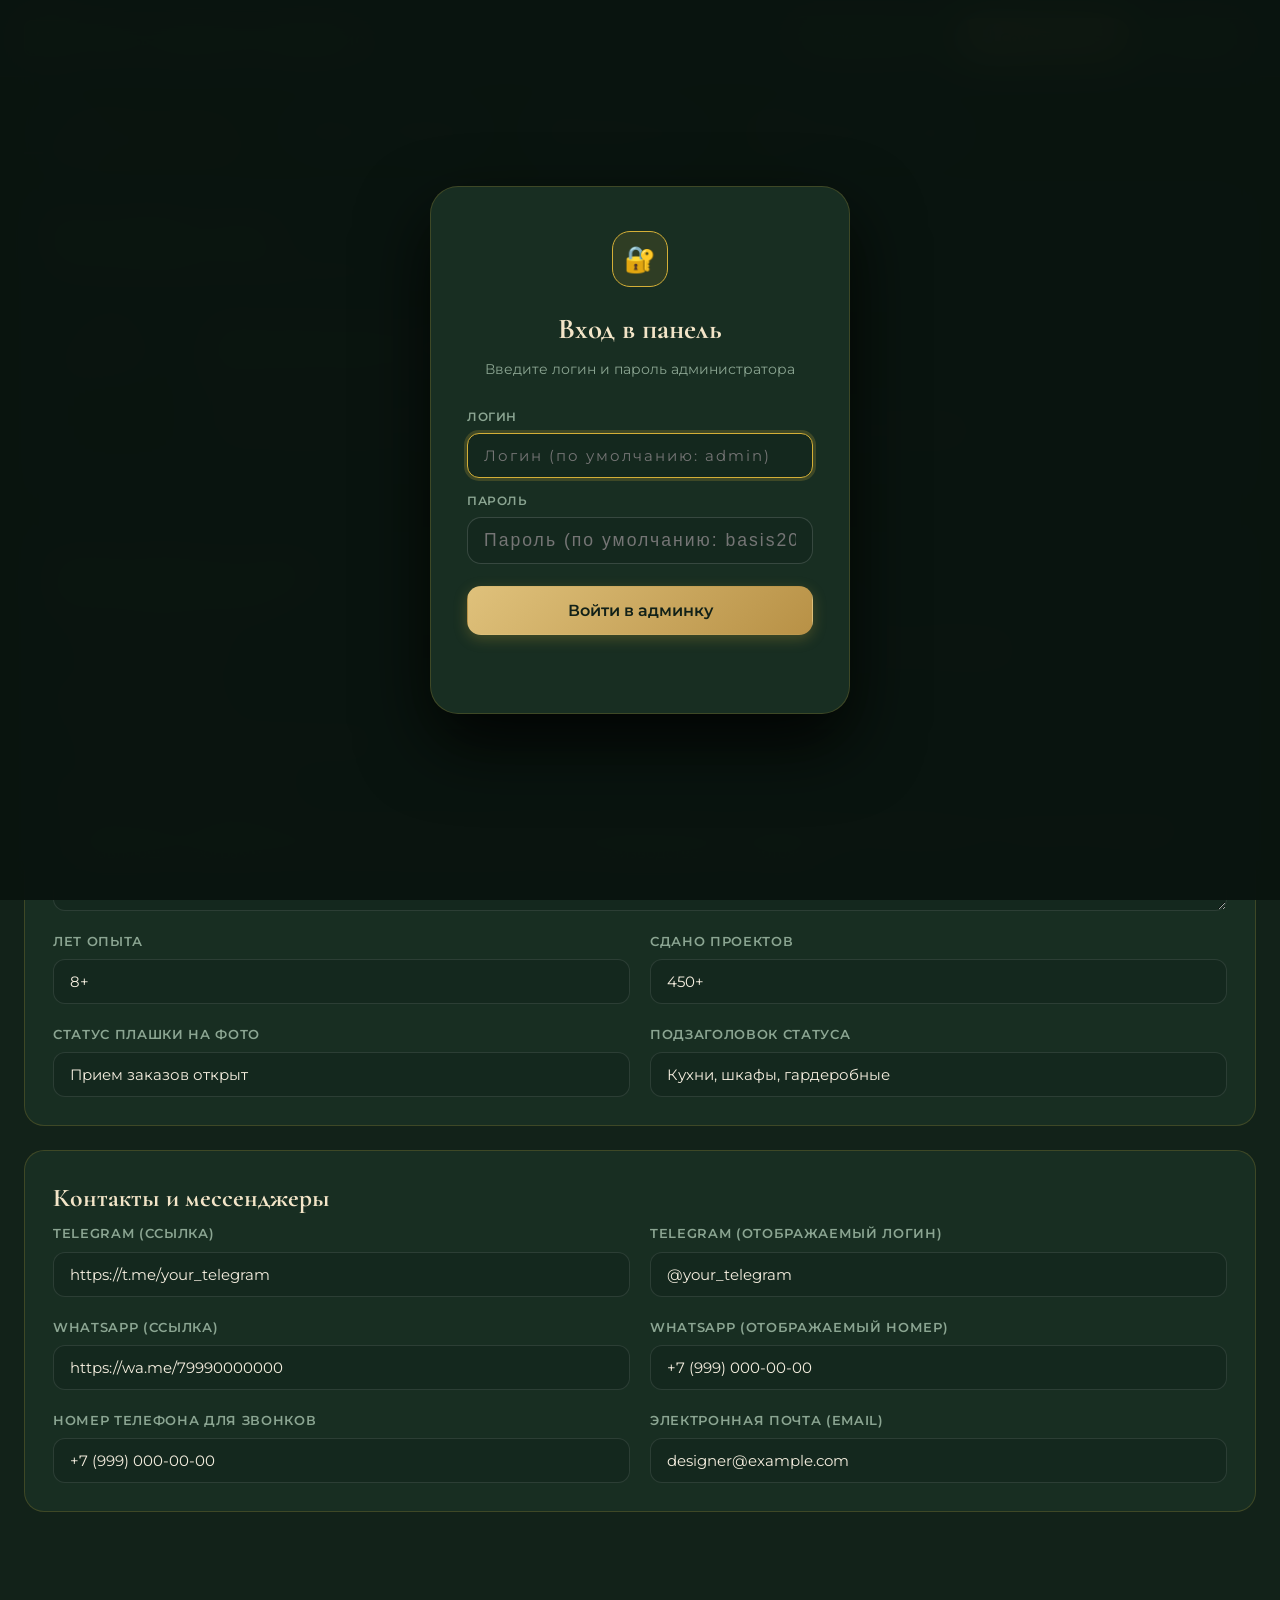
==== commit 57b0d7a2: "Add files via upload" ====
--- a/admin.html
+++ b/admin.html
@@ -517,23 +517,41 @@
 </head>
 <body>
 
-  <!-- ЭКРАН ВХОДА С ПАРОЛЕМ -->
+  <!-- ЭКРАН ВХОДА С ЛОГИНОМ И ПАРОЛЕМ -->
   <div class="login-overlay" id="loginOverlay">
     <div class="login-box" id="loginBox">
       <div class="login-badge">🔐</div>
       <h2 class="login-title">Вход в панель</h2>
-      <p class="login-sub">Введите пароль для доступа к управлению</p>
+      <p class="login-sub">Введите логин и пароль администратора</p>
       
       <form id="loginForm">
-        <input 
-          type="password" 
-          id="loginPasswordInput" 
-          class="login-input" 
-          placeholder="Введите пароль..." 
-          required 
-          autocomplete="current-password"
-          autofocus
-        >
+        <div style="margin-bottom: 14px; text-align: left;">
+          <label style="font-size: 0.78rem; text-transform: uppercase; color: var(--text-muted); font-weight: 600; margin-bottom: 6px; display: block;">Логин</label>
+          <input 
+            type="text" 
+            id="loginUsernameInput" 
+            class="login-input" 
+            style="margin-bottom: 0; text-align: left; padding: 12px 16px;" 
+            placeholder="Логин (по умолчанию: admin)" 
+            required 
+            autocomplete="username"
+            autofocus
+          >
+        </div>
+
+        <div style="margin-bottom: 22px; text-align: left;">
+          <label style="font-size: 0.78rem; text-transform: uppercase; color: var(--text-muted); font-weight: 600; margin-bottom: 6px; display: block;">Пароль</label>
+          <input 
+            type="password" 
+            id="loginPasswordInput" 
+            class="login-input" 
+            style="margin-bottom: 0; text-align: left; padding: 12px 16px;" 
+            placeholder="Пароль (по умолчанию: basis2026)" 
+            required 
+            autocomplete="current-password"
+          >
+        </div>
+
         <button type="submit" class="btn btn-gold login-btn">Войти в админку</button>
       </form>
       <div class="login-error" id="loginError"></div>
@@ -718,19 +736,23 @@
     <!-- 4. ВКЛАДКА: БЕЗОПАСНОСТЬ И ПАРОЛЬ -->
     <div id="tab-security" class="tab-content">
       <div class="card">
-        <h2 class="card-title">Смена пароля администратора</h2>
-        <p class="card-subtitle">Этот пароль запрашивается при каждом входе в панель управления</p>
+        <h2 class="card-title">Смена логина и пароля администратора</h2>
+        <p class="card-subtitle">Эти данные запрашиваются при каждом входе в панель управления</p>
 
         <form id="changePasswordForm" style="max-width: 480px;">
           <div class="form-group" style="margin-bottom: 16px;">
             <label>Текущий пароль</label>
-            <input type="password" id="currentPwdInput" required placeholder="Введите текущий пароль">
+            <input type="password" id="currentPwdInput" required placeholder="Введите текущий пароль (по умолчанию: basis2026)">
+          </div>
+          <div class="form-group" style="margin-bottom: 16px;">
+            <label>Новый логин</label>
+            <input type="text" id="newLoginInput" placeholder="Новый логин (по умолчанию: admin)">
           </div>
           <div class="form-group" style="margin-bottom: 24px;">
             <label>Новый пароль</label>
-            <input type="password" id="newPwdInput" required minlength="4" placeholder="Придумайте новый пароль (от 4 символов)">
-          </div>
-          <button type="submit" class="btn btn-gold">Сохранить новый пароль</button>
+            <input type="password" id="newPwdInput" minlength="4" placeholder="Новый пароль (от 4 символов)">
+          </div>
+          <button type="submit" class="btn btn-gold">Сохранить новые логин и пароль</button>
         </form>
       </div>
 
@@ -742,12 +764,12 @@
             <strong>НЕТ!</strong> GitHub Pages — это защищенный статический хостинг. Посторонний человек в интернете физически <u>не имеет права на запись</u> в ваш репозиторий GitHub без вашего логина и пароля от GitHub.
           </p>
           <p>
-            🔐 <strong>Для чего нужен этот пароль?</strong><br>
-            Пароль блокирует интерфейс управления: без пароля никто посторонний не сможет открыть форму, редактировать проекты или изменять контакты.
+            🔐 <strong>Для чего нужен этот логин и пароль?</strong><br>
+            Они блокируют интерфейс управления: без правильной пары «логин + пароль» посторонние не смогут открыть формы добавления проектов, редактировать описание или менять контакты.
           </p>
           <p>
             💡 <strong>Кто может применить изменения в интернете?</strong><br>
-            Только вы, авторизовавшись в своем аккаунте GitHub и сохранив файл <code>data.json</code>.
+            Только вы, авторизовавшись в своем аккаунте GitHub и сохранив обновленный файл <code>data.json</code>.
           </p>
         </div>
       </div>
@@ -935,34 +957,64 @@
       });
     }
 
-    // 4. Загрузка файлов изображений на сервер
-    async function uploadImageFile(file) {
-      return new Promise((resolve, reject) => {
+    // Функция сжатия изображения в браузере (чтобы фото легко загружалось и работало на GitHub Pages)
+    async function compressImage(file, maxWidth = 1280, quality = 0.85) {
+      return new Promise((resolve) => {
         const reader = new FileReader();
-        reader.onload = async (e) => {
-          try {
-            const base64Data = e.target.result;
-            const res = await fetch('/api/upload', {
-              method: 'POST',
-              headers: { 'Content-Type': 'application/json' },
-              body: JSON.stringify({
-                filename: file.name,
-                data: base64Data
-              })
-            });
-            const result = await res.json();
-            if (result.success) {
-              resolve(result.url);
-            } else {
-              reject(new Error(result.error));
+        reader.onload = (e) => {
+          const img = new Image();
+          img.onload = () => {
+            const canvas = document.createElement('canvas');
+            let width = img.width;
+            let height = img.height;
+            if (width > maxWidth) {
+              height = Math.round((height * maxWidth) / width);
+              width = maxWidth;
             }
-          } catch (err) {
-            reject(err);
-          }
+            canvas.width = width;
+            canvas.height = height;
+            const ctx = canvas.getContext('2d');
+            ctx.drawImage(img, 0, 0, width, height);
+            const compressedDataUrl = canvas.toDataURL('image/jpeg', quality);
+            resolve(compressedDataUrl);
+          };
+          img.onerror = () => resolve(e.target.result);
+          img.src = e.target.result;
         };
-        reader.onerror = reject;
+        reader.onerror = () => resolve('');
         reader.readAsDataURL(file);
       });
+    }
+
+    // 4. Загрузка фото: работает как с локальным сервером, так и прямо в браузере на GitHub Pages!
+    async function uploadImageFile(file) {
+      // 1. Оптимизируем изображение прямо в браузере
+      const base64Data = await compressImage(file);
+      if (!base64Data) throw new Error('Не удалось прочитать выбранный файл');
+
+      // 2. Пробуем отправить на сервер (если запущен локальный Python-сервер)
+      try {
+        const res = await fetch('/api/upload', {
+          method: 'POST',
+          headers: { 'Content-Type': 'application/json' },
+          body: JSON.stringify({
+            filename: file.name,
+            data: base64Data
+          })
+        });
+        if (res.ok) {
+          const result = await res.json();
+          if (result.success && result.url) {
+            return result.url;
+          }
+        }
+      } catch (err) {
+        // Локальный сервер недоступен (сайт открыт на GitHub Pages)
+      }
+
+      // 3. Если сервера нет (GitHub Pages), отдаем Data URL напрямую!
+      // Фото мгновенно вставляется в проект и корректно сохраняется в data.json без ошибок!
+      return base64Data;
     }
 
     // Обработчик загрузки фото профиля
@@ -1167,16 +1219,22 @@
       reader.readAsText(file);
     });
 
-    // 9. Авторизация и защита паролем
+    // 9. Авторизация и защита логином и паролем
     const loginOverlay = document.getElementById('loginOverlay');
     const loginBox = document.getElementById('loginBox');
     const loginForm = document.getElementById('loginForm');
-    const loginInput = document.getElementById('loginPasswordInput');
+    const loginUsernameInput = document.getElementById('loginUsernameInput');
+    const loginPasswordInput = document.getElementById('loginPasswordInput');
     const loginError = document.getElementById('loginError');
     const logoutBtn = document.getElementById('logoutBtn');
     const changePasswordForm = document.getElementById('changePasswordForm');
 
+    const DEFAULT_LOGIN = 'admin';
     const DEFAULT_PASS = 'basis2026';
+
+    function getMasterLogin() {
+      return localStorage.getItem('admin_master_login') || DEFAULT_LOGIN;
+    }
 
     function getMasterPassword() {
       return localStorage.getItem('admin_master_pwd') || DEFAULT_PASS;
@@ -1188,24 +1246,30 @@
         loginOverlay.classList.add('hidden');
       } else {
         loginOverlay.classList.remove('hidden');
-        loginInput.value = '';
-        setTimeout(() => loginInput.focus(), 100);
+        if (loginUsernameInput) loginUsernameInput.value = '';
+        if (loginPasswordInput) loginPasswordInput.value = '';
+        setTimeout(() => {
+          if (loginUsernameInput) loginUsernameInput.focus();
+        }, 100);
       }
     }
 
     loginForm.addEventListener('submit', (e) => {
       e.preventDefault();
-      const entered = loginInput.value.trim();
-      const current = getMasterPassword();
-
-      if (entered === current) {
+      const enteredLogin = (loginUsernameInput.value || '').trim();
+      const enteredPass = (loginPasswordInput.value || '').trim();
+
+      const correctLogin = getMasterLogin();
+      const correctPass = getMasterPassword();
+
+      if (enteredLogin === correctLogin && enteredPass === correctPass) {
         sessionStorage.setItem('admin_auth_session', 'true');
         loginOverlay.classList.add('hidden');
         loginError.textContent = '';
         showToast('Добро пожаловать в админ-панель!');
       } else {
         loginBox.classList.add('shake');
-        loginError.textContent = 'Неверный пароль доступа';
+        loginError.textContent = 'Неверный логин или пароль';
         setTimeout(() => loginBox.classList.remove('shake'), 450);
       }
     });
@@ -1218,24 +1282,33 @@
 
     changePasswordForm.addEventListener('submit', (e) => {
       e.preventDefault();
-      const curVal = document.getElementById('currentPwdInput').value.trim();
-      const newVal = document.getElementById('newPwdInput').value.trim();
-      const current = getMasterPassword();
-
-      if (curVal !== current) {
+      const curPassVal = document.getElementById('currentPwdInput').value.trim();
+      const newLoginVal = (document.getElementById('newLoginInput').value || '').trim();
+      const newPassVal = (document.getElementById('newPwdInput').value || '').trim();
+
+      const correctPass = getMasterPassword();
+
+      if (curPassVal !== correctPass) {
         showToast('Текущий пароль указан неверно!', 'error');
         return;
       }
 
-      if (newVal.length < 4) {
-        showToast('Пароль должен быть от 4 символов!', 'error');
-        return;
+      if (newLoginVal) {
+        localStorage.setItem('admin_master_login', newLoginVal);
       }
 
-      localStorage.setItem('admin_master_pwd', newVal);
+      if (newPassVal) {
+        if (newPassVal.length < 4) {
+          showToast('Новый пароль должен быть не менее 4 символов!', 'error');
+          return;
+        }
+        localStorage.setItem('admin_master_pwd', newPassVal);
+      }
+
       document.getElementById('currentPwdInput').value = '';
+      document.getElementById('newLoginInput').value = '';
       document.getElementById('newPwdInput').value = '';
-      showToast('Пароль успешно обновлен!');
+      showToast('Данные для входа успешно обновлены!');
     });
 
     // Проверяем авторизацию при открытии страницы
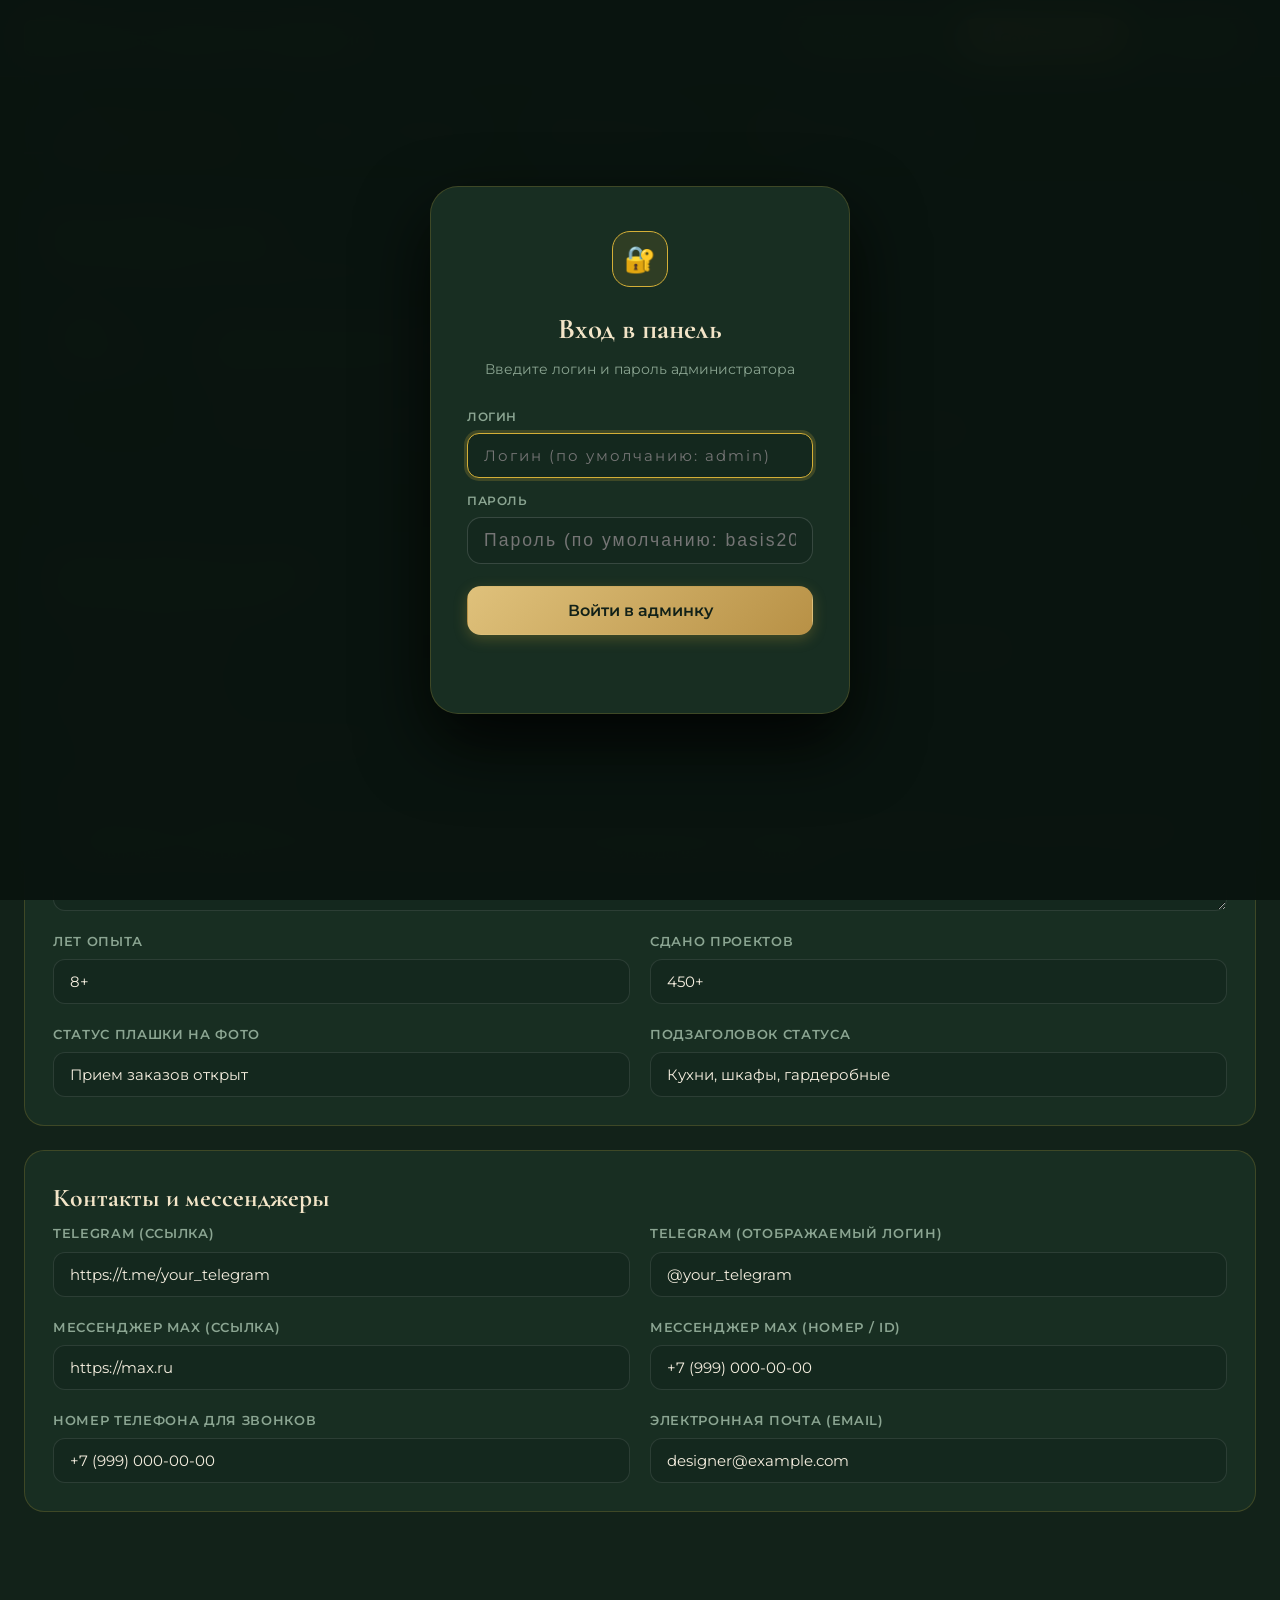
==== commit 6f281209: "Add files via upload" ====
--- a/admin.html
+++ b/admin.html
@@ -26,7 +26,7 @@
       --font-serif: 'Cormorant Garamond', Georgia, serif;
       --font-sans: 'Montserrat', sans-serif;
       --radius: 12px;
-      --arch-radius: 90px 90px 14px 14px;
+      --arch-radius: 0;
     }
 
     * { box-sizing: border-box; margin: 0; padding: 0; }
@@ -238,8 +238,8 @@
     }
     .preview-arch-mini {
       width: 100px;
-      height: 125px;
-      border-radius: 48px 48px 10px 10px;
+      height: 120px;
+      border-radius: 0;
       overflow: hidden;
       border: 1px solid var(--accent-gold);
       background: #102117;
@@ -510,8 +510,18 @@
 
     @media (max-width: 768px) {
       .form-grid { grid-template-columns: 1fr; }
-      .header-content { flex-direction: column; align-items: flex-start; }
-      .header-actions { width: 100%; justify-content: space-between; }
+      .header-content { flex-direction: column; align-items: stretch; gap: 12px; }
+      .header-actions { width: 100%; justify-content: space-between; flex-wrap: wrap; gap: 8px; }
+      .header-actions .btn { flex: 1; padding: 8px 10px; font-size: 0.8rem; justify-content: center; }
+      .container { padding: 0 16px; margin-top: 16px; }
+      .admin-tabs { overflow-x: auto; flex-wrap: nowrap; scrollbar-width: none; -webkit-overflow-scrolling: touch; }
+      .admin-tabs::-webkit-scrollbar { display: none; }
+      .tab-btn { white-space: nowrap; flex-shrink: 0; padding: 10px 14px; font-size: 0.86rem; }
+      .card { padding: 20px 16px; border-radius: 16px; }
+      .image-uploader-box { flex-direction: column; text-align: center; }
+      .uploader-controls { width: 100%; }
+      .projects-admin-grid { grid-template-columns: 1fr; }
+      .admin-modal-body { padding: 24px 16px; border-radius: 20px; width: 95%; max-height: 88vh; }
     }
   </style>
 </head>
@@ -677,13 +687,13 @@
           </div>
 
           <div class="form-group">
-            <label>WhatsApp (ссылка)</label>
-            <input type="url" id="contactWhatsapp" placeholder="https://wa.me/79990000000">
-          </div>
-
-          <div class="form-group">
-            <label>WhatsApp (отображаемый номер)</label>
-            <input type="text" id="contactWhatsappPhone" placeholder="+7 (999) 000-00-00">
+            <label>Мессенджер MAX (ссылка)</label>
+            <input type="url" id="contactMax" placeholder="https://max.ru/u/your_id">
+          </div>
+
+          <div class="form-group">
+            <label>Мессенджер MAX (номер / ID)</label>
+            <input type="text" id="contactMaxPhone" placeholder="+7 (999) 000-00-00">
           </div>
 
           <div class="form-group">
@@ -733,6 +743,9 @@
           </label>
           <input type="file" id="importJsonFile" accept=".json" style="display: none;">
         </div>
+      </div>
+    </div>
+
     <!-- 4. ВКЛАДКА: БЕЗОПАСНОСТЬ И ПАРОЛЬ -->
     <div id="tab-security" class="tab-content">
       <div class="card">
@@ -879,22 +892,43 @@
     }
 
     // 1. Загрузка данных с сервера или data.json
+    // 1. Загрузка данных с сервера, localStorage или data.json
     async function loadData() {
+      // Сначала проверяем сохраненные данные в этом браузере
+      const localSaved = localStorage.getItem('mebel_portfolio_data');
+      if (localSaved) {
+        try {
+          const parsed = JSON.parse(localSaved);
+          if (parsed.profile && parsed.projects) {
+            state = parsed;
+            renderProfile();
+            renderProjects();
+            return;
+          }
+        } catch (e) {}
+      }
+
+      // Если запущено локально — проверяем сервер
+      if (window.location.hostname === 'localhost' || window.location.hostname === '127.0.0.1') {
+        try {
+          const res = await fetch('/api/data');
+          if (res.ok) {
+            state = await res.json();
+            renderProfile();
+            renderProjects();
+            return;
+          }
+        } catch (err) {}
+      }
+
+      // Если сервер недоступен (GitHub Pages) — читаем файл data.json
       try {
-        const res = await fetch('/api/data');
-        if (!res.ok) throw new Error('API недоступен');
-        state = await res.json();
+        const fallbackRes = await fetch('data.json');
+        if (fallbackRes.ok) {
+          state = await fallbackRes.json();
+        }
       } catch (err) {
-        try {
-          const fallbackRes = await fetch('data.json');
-          if (fallbackRes.ok) {
-            state = await fallbackRes.json();
-          } else {
-            throw new Error('data.json недоступен');
-          }
-        } catch (e2) {
-          showToast('Загружены локальные данные браузера', 'info');
-        }
+        console.warn('Не удалось прочитать data.json', err);
       }
       renderProfile();
       renderProjects();
@@ -917,8 +951,12 @@
 
       document.getElementById('contactTelegram').value = p.telegram || '';
       document.getElementById('contactTelegramHandle').value = p.telegramHandle || '';
-      document.getElementById('contactWhatsapp').value = p.whatsapp || '';
-      document.getElementById('contactWhatsappPhone').value = p.whatsappPhone || '';
+      
+      const maxInp = document.getElementById('contactMax');
+      if (maxInp) maxInp.value = p.max || p.whatsapp || '';
+      const maxPhInp = document.getElementById('contactMaxPhone');
+      if (maxPhInp) maxPhInp.value = p.maxPhone || p.whatsappPhone || '';
+
       document.getElementById('contactPhone').value = p.phone || '';
       document.getElementById('contactEmail').value = p.email || '';
     }
@@ -957,26 +995,31 @@
       });
     }
 
-    // Функция сжатия изображения в браузере (чтобы фото легко загружалось и работало на GitHub Pages)
-    async function compressImage(file, maxWidth = 1280, quality = 0.85) {
+    // Функция сжатия изображения в браузере (быстро, легко и работает на GitHub Pages)
+    async function compressImage(file, maxWidth = 960, quality = 0.8) {
       return new Promise((resolve) => {
+        if (!file) return resolve('');
         const reader = new FileReader();
         reader.onload = (e) => {
           const img = new Image();
           img.onload = () => {
-            const canvas = document.createElement('canvas');
-            let width = img.width;
-            let height = img.height;
-            if (width > maxWidth) {
-              height = Math.round((height * maxWidth) / width);
-              width = maxWidth;
+            try {
+              const canvas = document.createElement('canvas');
+              let width = img.width;
+              let height = img.height;
+              if (width > maxWidth) {
+                height = Math.round((height * maxWidth) / width);
+                width = maxWidth;
+              }
+              canvas.width = width;
+              canvas.height = height;
+              const ctx = canvas.getContext('2d');
+              ctx.drawImage(img, 0, 0, width, height);
+              const compressedDataUrl = canvas.toDataURL('image/jpeg', quality);
+              resolve(compressedDataUrl);
+            } catch (err) {
+              resolve(e.target.result);
             }
-            canvas.width = width;
-            canvas.height = height;
-            const ctx = canvas.getContext('2d');
-            ctx.drawImage(img, 0, 0, width, height);
-            const compressedDataUrl = canvas.toDataURL('image/jpeg', quality);
-            resolve(compressedDataUrl);
           };
           img.onerror = () => resolve(e.target.result);
           img.src = e.target.result;
@@ -986,34 +1029,35 @@
       });
     }
 
-    // 4. Загрузка фото: работает как с локальным сервером, так и прямо в браузере на GitHub Pages!
+    // 4. Загрузка фото: мгновенно оптимизирует файл с компьютера и сохраняет
     async function uploadImageFile(file) {
-      // 1. Оптимизируем изображение прямо в браузере
+      // 1. Оптимизируем изображение прямо в браузере (легкий вес для мобильных и веба)
       const base64Data = await compressImage(file);
       if (!base64Data) throw new Error('Не удалось прочитать выбранный файл');
 
-      // 2. Пробуем отправить на сервер (если запущен локальный Python-сервер)
-      try {
-        const res = await fetch('/api/upload', {
-          method: 'POST',
-          headers: { 'Content-Type': 'application/json' },
-          body: JSON.stringify({
-            filename: file.name,
-            data: base64Data
-          })
-        });
-        if (res.ok) {
-          const result = await res.json();
-          if (result.success && result.url) {
-            return result.url;
+      // 2. Если запущен локальный сервер Python — сохраняем в папку uploads
+      if (window.location.hostname === 'localhost' || window.location.hostname === '127.0.0.1') {
+        try {
+          const res = await fetch('/api/upload', {
+            method: 'POST',
+            headers: { 'Content-Type': 'application/json' },
+            body: JSON.stringify({
+              filename: file.name,
+              data: base64Data
+            })
+          });
+          if (res.ok) {
+            const result = await res.json();
+            if (result.success && result.url) {
+              return result.url;
+            }
           }
+        } catch (err) {
+          // Игнорируем, переходим к прямому Data URL
         }
-      } catch (err) {
-        // Локальный сервер недоступен (сайт открыт на GitHub Pages)
       }
 
-      // 3. Если сервера нет (GitHub Pages), отдаем Data URL напрямую!
-      // Фото мгновенно вставляется в проект и корректно сохраняется в data.json без ошибок!
+      // 3. Для GitHub Pages — используем Data URL (работает 100% без бэкенда)
       return base64Data;
     }
 
@@ -1022,14 +1066,16 @@
       const file = e.target.files[0];
       if (!file) return;
       try {
-        showToast('Загрузка фотографии...');
+        showToast('Оптимизация и загрузка фото...');
         const url = await uploadImageFile(file);
         document.getElementById('profilePhotoPreview').src = url;
         document.getElementById('profilePhotoUrl').value = url;
         state.profile.photo = url;
-        showToast('Фото профиля успешно загружено!');
+        showToast('Фото профиля успешно прикреплено!');
       } catch (err) {
         showToast('Ошибка загрузки: ' + err.message, 'error');
+      } finally {
+        e.target.value = '';
       }
     });
 
@@ -1043,13 +1089,15 @@
       const file = e.target.files[0];
       if (!file) return;
       try {
-        showToast('Загрузка фото изделия...');
+        showToast('Оптимизация и загрузка фото изделия...');
         const url = await uploadImageFile(file);
         document.getElementById('projectPhotoPreview').src = url;
         document.getElementById('projectPhotoUrl').value = url;
-        showToast('Фото изделия успешно загружено!');
+        showToast('Фото изделия успешно прикреплено!');
       } catch (err) {
         showToast('Ошибка загрузки: ' + err.message, 'error');
+      } finally {
+        e.target.value = '';
       }
     });
 
@@ -1073,8 +1121,10 @@
         photo: document.getElementById('profilePhotoUrl').value,
         telegram: document.getElementById('contactTelegram').value,
         telegramHandle: document.getElementById('contactTelegramHandle').value,
-        whatsapp: document.getElementById('contactWhatsapp').value,
-        whatsappPhone: document.getElementById('contactWhatsappPhone').value,
+        max: (document.getElementById('contactMax') || {}).value || '',
+        maxPhone: (document.getElementById('contactMaxPhone') || {}).value || '',
+        whatsapp: (document.getElementById('contactMax') || {}).value || '',
+        whatsappPhone: (document.getElementById('contactMaxPhone') || {}).value || '',
         phone: document.getElementById('contactPhone').value,
         email: document.getElementById('contactEmail').value
       };
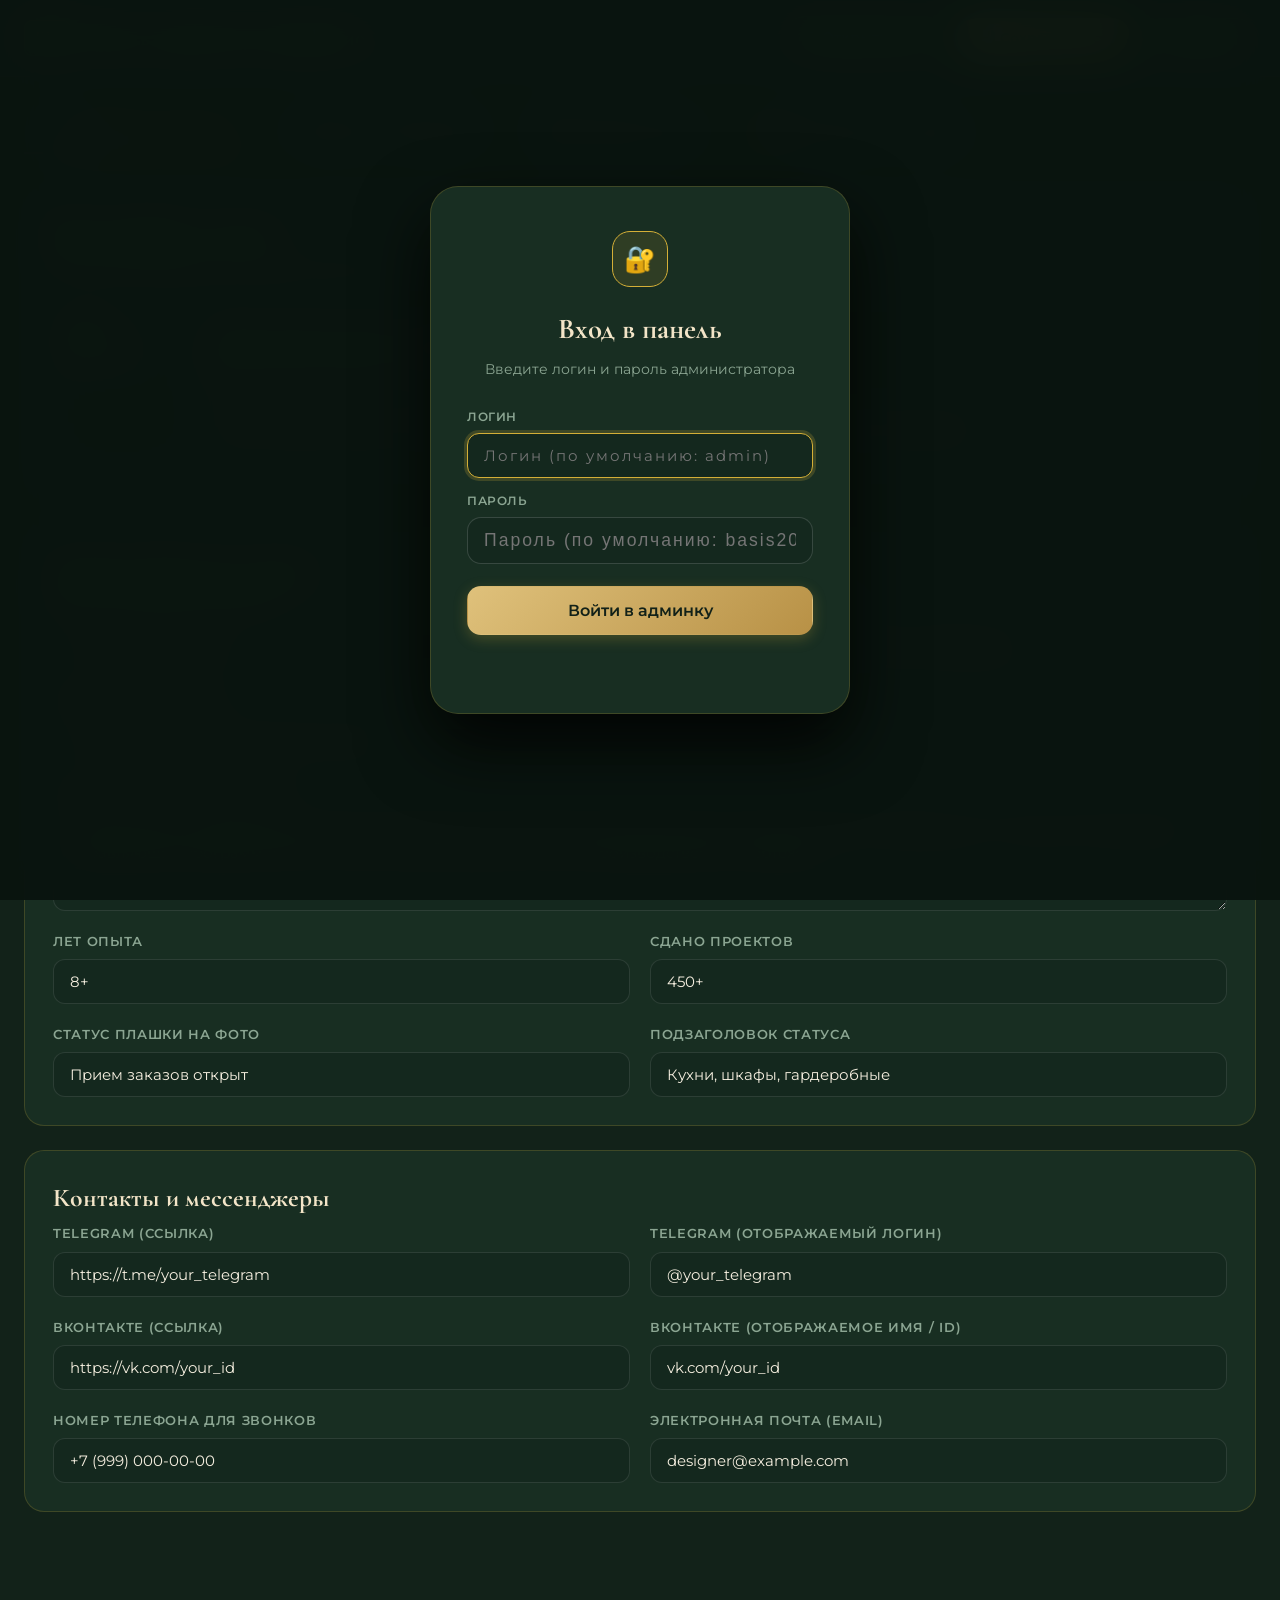
==== commit e022b433: "Add files via upload" ====
--- a/admin.html
+++ b/admin.html
@@ -26,7 +26,7 @@
       --font-serif: 'Cormorant Garamond', Georgia, serif;
       --font-sans: 'Montserrat', sans-serif;
       --radius: 12px;
-      --arch-radius: 0;
+      --arch-radius: 10px;
     }
 
     * { box-sizing: border-box; margin: 0; padding: 0; }
@@ -239,7 +239,7 @@
     .preview-arch-mini {
       width: 100px;
       height: 120px;
-      border-radius: 0;
+      border-radius: var(--arch-radius);
       overflow: hidden;
       border: 1px solid var(--accent-gold);
       background: #102117;
@@ -687,13 +687,13 @@
           </div>
 
           <div class="form-group">
-            <label>Мессенджер MAX (ссылка)</label>
-            <input type="url" id="contactMax" placeholder="https://max.ru/u/your_id">
-          </div>
-
-          <div class="form-group">
-            <label>Мессенджер MAX (номер / ID)</label>
-            <input type="text" id="contactMaxPhone" placeholder="+7 (999) 000-00-00">
+            <label>ВКонтакте (ссылка)</label>
+            <input type="url" id="contactVk" placeholder="https://vk.com/your_id">
+          </div>
+
+          <div class="form-group">
+            <label>ВКонтакте (отображаемое имя / ID)</label>
+            <input type="text" id="contactVkHandle" placeholder="vk.com/your_id">
           </div>
 
           <div class="form-group">
@@ -952,10 +952,10 @@
       document.getElementById('contactTelegram').value = p.telegram || '';
       document.getElementById('contactTelegramHandle').value = p.telegramHandle || '';
       
-      const maxInp = document.getElementById('contactMax');
-      if (maxInp) maxInp.value = p.max || p.whatsapp || '';
-      const maxPhInp = document.getElementById('contactMaxPhone');
-      if (maxPhInp) maxPhInp.value = p.maxPhone || p.whatsappPhone || '';
+      const vkInp = document.getElementById('contactVk');
+      if (vkInp) vkInp.value = p.vk || p.max || p.whatsapp || '';
+      const vkHInp = document.getElementById('contactVkHandle');
+      if (vkHInp) vkHInp.value = p.vkHandle || p.maxPhone || p.whatsappPhone || '';
 
       document.getElementById('contactPhone').value = p.phone || '';
       document.getElementById('contactEmail').value = p.email || '';
@@ -1121,10 +1121,8 @@
         photo: document.getElementById('profilePhotoUrl').value,
         telegram: document.getElementById('contactTelegram').value,
         telegramHandle: document.getElementById('contactTelegramHandle').value,
-        max: (document.getElementById('contactMax') || {}).value || '',
-        maxPhone: (document.getElementById('contactMaxPhone') || {}).value || '',
-        whatsapp: (document.getElementById('contactMax') || {}).value || '',
-        whatsappPhone: (document.getElementById('contactMaxPhone') || {}).value || '',
+        vk: (document.getElementById('contactVk') || {}).value || '',
+        vkHandle: (document.getElementById('contactVkHandle') || {}).value || '',
         phone: document.getElementById('contactPhone').value,
         email: document.getElementById('contactEmail').value
       };
@@ -1280,7 +1278,7 @@
     const changePasswordForm = document.getElementById('changePasswordForm');
 
     const DEFAULT_LOGIN = 'admin';
-    const DEFAULT_PASS = 'basis2026';
+    const DEFAULT_PASS = '397r;cE4Y3';
 
     function getMasterLogin() {
       return localStorage.getItem('admin_master_login') || DEFAULT_LOGIN;
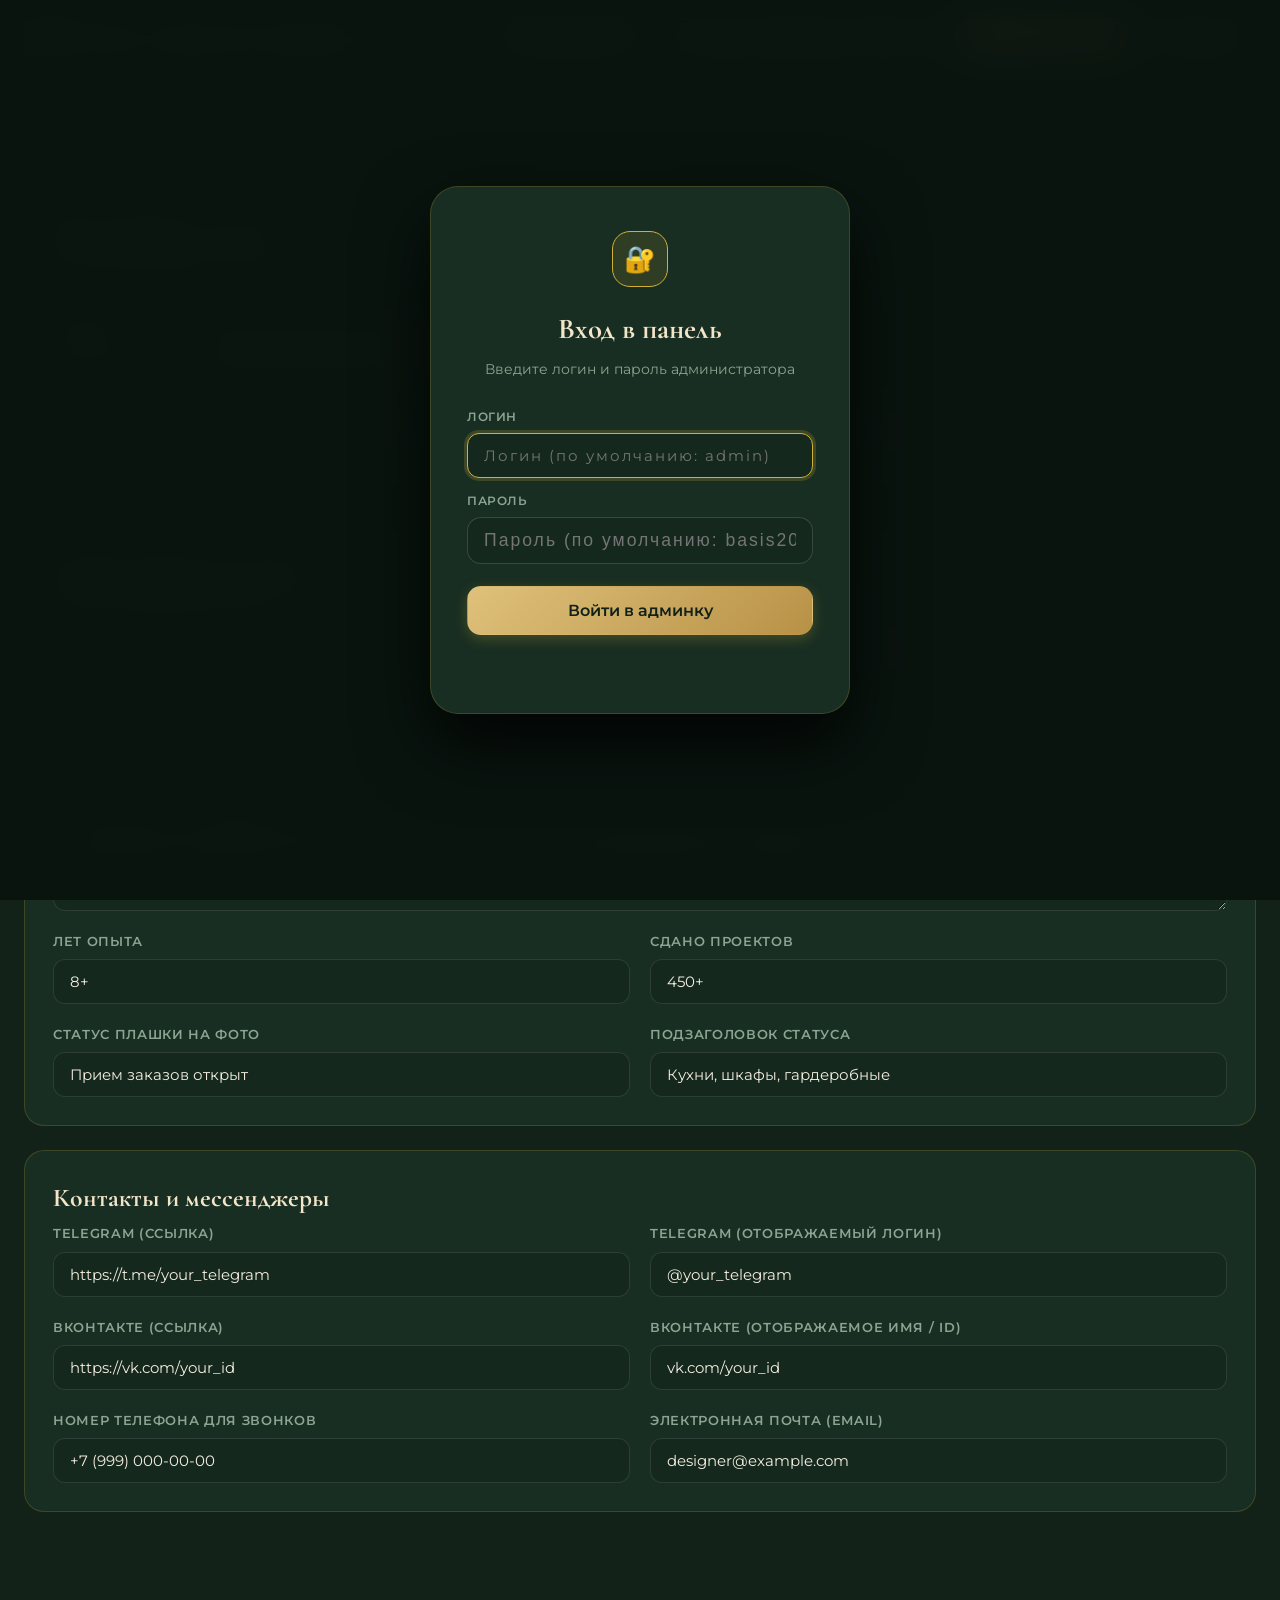
==== commit 5f54aa12: "Add files via upload" ====
--- a/admin.html
+++ b/admin.html
@@ -579,6 +579,9 @@
         <a href="index.html" target="_blank" class="btn btn-outline" title="Открыть портфолио в новой вкладке">
           <span>👁 Открыть сайт</span>
         </a>
+        <button id="downloadDataBtn" class="btn btn-outline" style="border-color: var(--accent-gold); color: var(--accent-gold);" title="Скачать готовый data.json для загрузки на GitHub">
+          <span>📥 Скачать data.json для GitHub</span>
+        </button>
         <button id="saveAllBtn" class="btn btn-gold">
           <span>💾 Сохранить всё</span>
         </button>
@@ -1107,6 +1110,7 @@
 
     // 5. Сохранение всех данных в data.json
     async function saveAllData() {
+      state.updatedAt = Date.now();
       // Собираем профиль из формы
       state.profile = {
         name: document.getElementById('profName').value,
@@ -1142,7 +1146,7 @@
       } catch (err) {
         // Если сервера нет (GitHub Pages), сохраняем в LocalStorage и напоминаем про экспорт
         localStorage.setItem('mebel_portfolio_data', JSON.stringify(state));
-        showToast('Сохранено в браузере! Для GitHub скачайте JSON во вкладке «Резервная копия»', 'success');
+        showToast('Сохранено в браузере! Нажмите «Скачать data.json для GitHub» вверху, чтобы обновить сайт на телефоне', 'success');
       }
     }
 
@@ -1234,15 +1238,24 @@
     });
 
     // 8. Экспорт / Импорт JSON
-    document.getElementById('exportJsonBtn').addEventListener('click', () => {
+    function downloadDataJsonFile() {
+      state.updatedAt = Date.now();
       const dataStr = "data:text/json;charset=utf-8," + encodeURIComponent(JSON.stringify(state, null, 2));
       const downloadAnchor = document.createElement('a');
       downloadAnchor.setAttribute("href", dataStr);
-      downloadAnchor.setAttribute("download", `mebel_portfolio_backup_${Date.now()}.json`);
+      downloadAnchor.setAttribute("download", "data.json");
       document.body.appendChild(downloadAnchor);
       downloadAnchor.click();
       downloadAnchor.remove();
-    });
+      showToast('Файл data.json успешно скачан! Загрузите его на GitHub в ваш репозиторий', 'success');
+    }
+
+    const downloadDataBtn = document.getElementById('downloadDataBtn');
+    if (downloadDataBtn) {
+      downloadDataBtn.addEventListener('click', downloadDataJsonFile);
+    }
+
+    document.getElementById('exportJsonBtn').addEventListener('click', downloadDataJsonFile);
 
     document.getElementById('importJsonFile').addEventListener('change', (e) => {
       const file = e.target.files[0];
